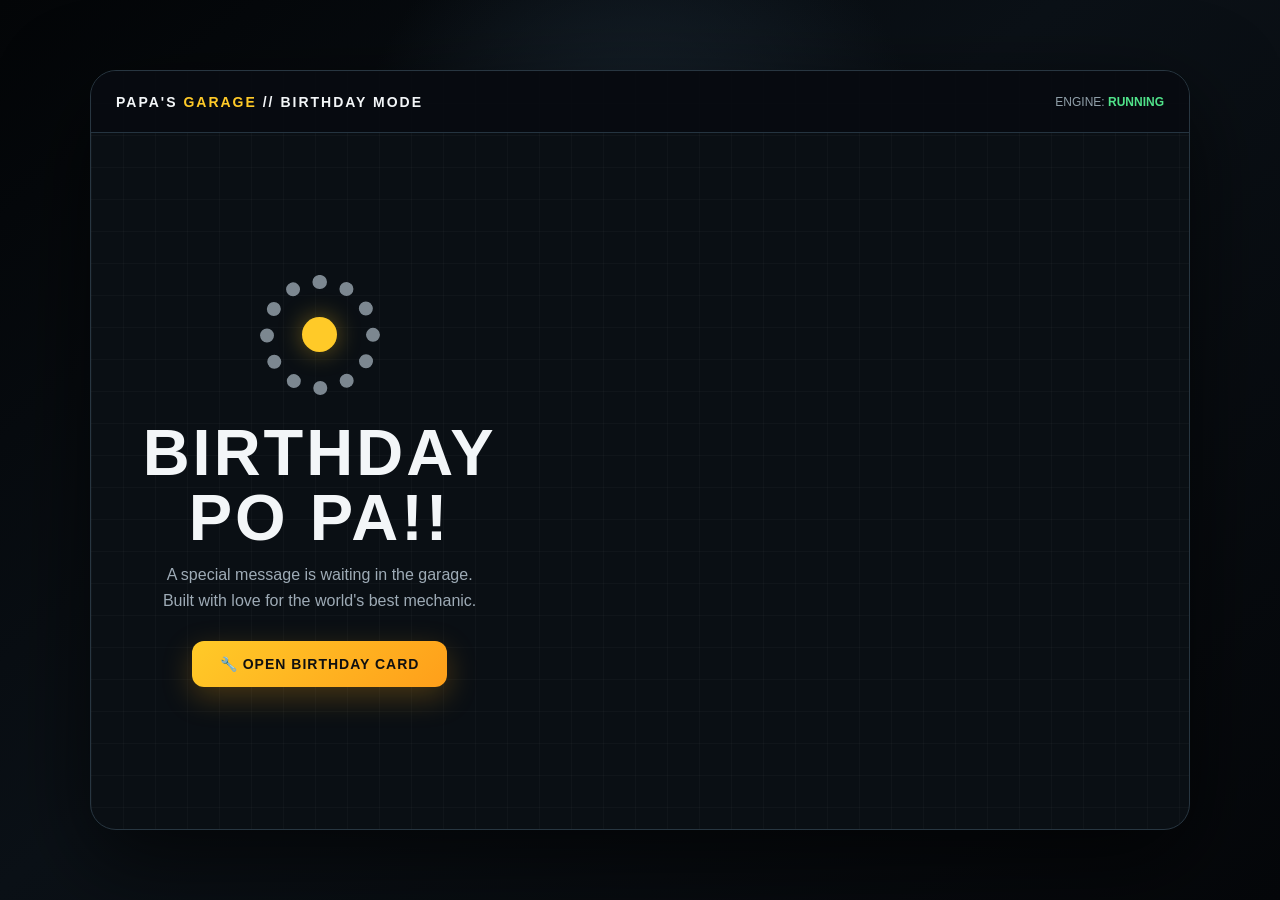
==== index.html @ e8fca9ed "Rename greet.html to index.html" ====
<!DOCTYPE html>
<html lang="en">
<head>
    <meta charset="UTF-8">
    <meta name="viewport" content="width=device-width, initial-scale=1.0">

    <title>Happy Birthday, Papa</title>

    <link rel="stylesheet" href="greet.css">
</head>

<body>

    <main class="garage">

        <!-- TOP BAR -->
        <header class="topbar">

            <div class="brand">
                PAPA'S <span>GARAGE</span> // BIRTHDAY MODE
            </div>

            <div class="status">
                ENGINE:
                <b>RUNNING</b>
            </div>

        </header>


        <!-- MAIN SCREEN -->
        <section class="screen">

            <!-- =========================
                 INTRO SCREEN
            ========================== -->

            <div class="intro" id="intro">

                <div class="gear">
                    <div class="gear-center"></div>
                </div>

                <h1>
                    Birthday po pa!!
                </h1>

                <p>
                    A special message is waiting in the garage.<br>
                    Built with love for the world's best mechanic.
                </p>

                <button
                    class="start-btn"
                    id="openBtn"
                >
                    🔧 OPEN BIRTHDAY CARD
                </button>

            </div>


            <!-- =========================
                 BIRTHDAY CARD
            ========================== -->

            <div
                class="card-wrap"
                id="cardWrap"
            >

                <article class="card">

                    <div class="blueprint"></div>

                    <div class="garage-light"></div>


                    <div class="card-content">


                        <!-- =========================
                             LEFT SIDE
                        ========================== -->

                        <div class="left-side">

                            <div>

                                <div class="badge">

                                    <i></i>

                                    ILOVEYOU PA!<3

                                </div>


                                <!-- CAR -->

                                <div class="car">

                                    <div class="car-body"></div>

                                    <div class="car-window"></div>

                                    <div class="headlight"></div>


                                    <div class="wheel wheel-left">
                                        <span></span>
                                    </div>

                                    <div class="wheel wheel-right">
                                        <span></span>
                                    </div>

                                </div>

                            </div>


                            <!-- TOOLS -->

                            <div class="tool-row">

                                <div class="tool">
                                    🔧
                                </div>

                                <div class="tool">
                                    🛠️
                                </div>

                                <div class="tool">
                                    ⚙️
                                </div>

                                <div class="tool">
                                    🔩
                                </div>

                                <div class="tool">
                                    🧰
                                </div>

                            </div>

                        </div>


                        <!-- =========================
                             RIGHT SIDE
                        ========================== -->

                        <div class="right-side">

                            <div class="message-scroll">


                                <div class="eyebrow">
                                    HAPPY BIRTHDAY
                                </div>


                                <h2 class="title">

                                    TO MY

                                    <span>
                                        AMAZING PAPA
                                    </span>

                                </h2>


                                <div class="dad-name">
                                    👨‍🔧 MY FAVORITE MECHANIC
                                </div>


                                <!-- PERSONAL MESSAGE -->

                                <p class="message">

                                    Happy Birthday, Pa!

                                    <br><br>

                                    You’re thousands of miles away,
                                    but your strength guides us every
                                    single day.

                                    Thank you for building our future
                                    with your own hands far from home,
                                    away from your family, never
                                    complaining, always giving.

                                    You inspire me to work hard and be
                                    brave, just like you.

                                    <br><br>

                                    We miss your smile, your voice,
                                    and your warm hugs.

                                    Today, celebrate you because
                                    you’re the most amazing father
                                    anyone could ask for.

                                    Stay strong, stay safe, and know
                                    we’re all here loving you from home.

                                    See you soon!

                                    <br><br>

                                    pasensya narin po kung minsan lang tayo
                                    mag usap nahihiya lang po kasi ako sayo.
                                    pasensya narin po kung wala pa akong nasusunod
                                    sa mga ina advise mo sakin. I love you pa! <3.

                                    <br><br>

                                    pinapangako ko pong makakapag tapos ako ng pag aaral
                                    at pag iigihan ko po. ilovesomuch pooo <3.

                                 

                                    

                                </p>


                                <div class="signature">

                                    — Your Panganay, with love ❤️

                                </div>


                            </div>

                        </div>

                    </div>


                    <!-- FOOTER -->

                    <div class="footer-note">

                        BDAY MESSAGE: COMPLETE
                        •
                        LOVE & RESPECT: 100%

                    </div>


                    <!-- BUTTONS -->

                    <div class="controls">

                        <button
                            class="small-btn"
                            id="replayBtn"
                        >
                            ↻ Replay
                        </button>


                        <button
                            class="small-btn"
                            id="lightBtn"
                        >
                            💡 Lights
                        </button>

                    </div>

                </article>

            </div>

        </section>


        <!-- CONFETTI -->

        <div
            class="confetti"
            id="confetti"
        ></div>

    </main>


    <script src="greet.js"></script>

</body>
</html>
---- greet.css ----
/* =========================================
   RESET
========================================= */

* {
    box-sizing: border-box;
    margin: 0;
    padding: 0;
}


/* =========================================
   VARIABLES
========================================= */

:root {

    --yellow: #ffca28;
    --blue: #56b5ff;
    --green: #50e38a;

    --text: #f3f6f8;
    --muted: #9eabb6;

}


/* =========================================
   BODY
========================================= */

body {

    min-height: 100vh;

    display: flex;

    align-items: center;
    justify-content: center;

    overflow: hidden;

    font-family:
        "Segoe UI",
        Arial,
        sans-serif;

    color: var(--text);

    background:

        radial-gradient(
            circle at 50% 20%,
            #1a2732 0,
            transparent 30%
        ),

        linear-gradient(
            140deg,
            #030507,
            #0b1117 45%,
            #05070a
        );

}


/* =========================================
   GARAGE
========================================= */

.garage {

    position: relative;

    width: min(1100px, 95vw);

    height: min(760px, 94vh);

    border:
        1px solid
        #283641;

    border-radius: 26px;

    overflow: hidden;

    background:

        linear-gradient(
            rgba(255,255,255,.025) 1px,
            transparent 1px
        ),

        linear-gradient(
            90deg,
            rgba(255,255,255,.025) 1px,
            transparent 1px
        ),

        #0a0f14;

    background-size:
        32px
        32px;

    box-shadow:

        0 30px 90px
        rgba(0,0,0,.65);

}


/* =========================================
   TOP BAR
========================================= */

.topbar {

    position: absolute;

    top: 0;
    left: 0;
    right: 0;

    height: 62px;

    display: flex;

    align-items: center;
    justify-content: space-between;

    padding:
        0
        25px;

    background:
        rgba(7,11,16,.90);

    border-bottom:
        1px solid
        #253440;

    z-index: 20;

}


.brand {

    font-size: 14px;

    font-weight: 800;

    letter-spacing: 2px;

}


.brand span {

    color:
        var(--yellow);

}


.status {

    font-size: 12px;

    color:
        #91a0aa;

}


.status b {

    color:
        var(--green);

}


/* =========================================
   SCREEN
========================================= */

.screen {

    position: absolute;

    top: 62px;
    left: 0;
    right: 0;
    bottom: 0;

    display: flex;

    align-items: center;
    justify-content: center;

    padding:
        25px;

}


/* =========================================
   INTRO
========================================= */

.intro {

    text-align: center;

    max-width: 650px;

    transition:
        .7s ease;

}


.intro.hide {

    opacity: 0;

    transform:
        scale(.92)
        translateY(-20px);

    pointer-events: none;

}


.intro h1 {

    margin-bottom:
        12px;

    font-size:
        clamp(
            35px,
            6vw,
            65px
        );

    line-height: 1;

    letter-spacing: 3px;

    text-transform:
        uppercase;

}


.intro p {

    margin:
        0
        auto
        28px;

    color:
        var(--muted);

    font-size:
        16px;

    line-height:
        1.6;

}


/* =========================================
   GEAR
========================================= */

.gear {

    width: 120px;
    height: 120px;

    margin:
        0
        auto
        25px;

    border:
        14px
        dotted
        #7c8790;

    border-radius: 50%;

    display:
        flex;

    align-items:
        center;

    justify-content:
        center;

    animation:
        spin
        9s
        linear
        infinite;

}


.gear-center {

    width: 35px;
    height: 35px;

    border-radius: 50%;

    background:
        var(--yellow);

    box-shadow:
        0 0 25px
        rgba(255,202,40,.4);

}


/* =========================================
   START BUTTON
========================================= */

.start-btn {

    border: none;

    padding:
        15px
        28px;

    border-radius:
        12px;

    color:
        #101010;

    background:

        linear-gradient(
            135deg,
            #ffca28,
            #ff9f1a
        );

    font-size:
        14px;

    font-weight:
        900;

    letter-spacing:
        1px;

    cursor:
        pointer;

    box-shadow:
        0 10px 30px
        rgba(255,170,20,.25);

    transition:
        .25s ease;

}


.start-btn:hover {

    transform:
        translateY(-3px)
        scale(1.03);

}


/* =========================================
   CARD WRAPPER
========================================= */

.card-wrap {

    position: relative;

    width:
        min(1000px, 96%);

    height:
        min(650px, 84vh);

    opacity: 0;

    transform:
        translateY(40px)
        scale(.96);

    pointer-events:
        none;

    transition:
        1s
        cubic-bezier(
            .2,
            .8,
            .2,
            1
        );

}


.card-wrap.show {

    opacity: 1;

    transform:
        translateY(0)
        scale(1);

    pointer-events:
        auto;

}


/* =========================================
   CARD
========================================= */

.card {

    position: absolute;

    inset: 0;

    border-radius:
        22px;

    overflow:
        hidden;

    background:

        linear-gradient(
            180deg,
            rgba(255,255,255,.04),
            rgba(255,255,255,.01)
        ),

        #0f171f;

    border:
        1px
        solid
        #3a4853;

    box-shadow:

        0 35px 70px
        rgba(0,0,0,.6);

}


/* =========================================
   BLUEPRINT
========================================= */

.blueprint {

    position: absolute;

    inset: 0;

    opacity:
        .08;

    background:

        linear-gradient(
            transparent 49%,
            #9ec1d5 50%,
            transparent 51%
        ),

        linear-gradient(
            90deg,
            transparent 49%,
            #9ec1d5 50%,
            transparent 51%
        );

    background-size:
        38px
        38px;

}


/* =========================================
   GARAGE LIGHT
========================================= */

.garage-light {

    position: relative;

    height:
        10px;

    background:

        linear-gradient(
            90deg,
            transparent,
            var(--yellow),
            transparent
        );

    box-shadow:

        0 0 30px
        rgba(255,202,40,.35);

}


/* =========================================
   CARD CONTENT
========================================= */

.card-content {

    position: absolute;

    top: 10px;

    left: 0;
    right: 0;

    bottom: 0;

    display: grid;

    grid-template-columns:
        38%
        62%;

    min-height: 0;

    padding:
        35px
        35px
        90px
        35px;

    gap:
        30px;

}


/* =========================================
   LEFT SIDE
========================================= */

.left-side {

    min-width: 0;

    display:
        flex;

    flex-direction:
        column;

    justify-content:
        space-between;

    border-right:
        1px
        solid
        #2f3d48;

    padding-right:
        30px;

}


/* =========================================
   BADGE
========================================= */

.badge {

    display:
        inline-flex;

    align-items:
        center;

    gap:
        8px;

    padding:
        8px
        14px;

    border-radius:
        999px;

    font-size:
        11px;

    font-weight:
        800;

    letter-spacing:
        1.5px;

    background:
        #17222c;

    border:
        1px
        solid
        #34434f;

    color:
        #bdc7ce;

}


.badge i {

    width:
        8px;

    height:
        8px;

    border-radius:
        50%;

    background:
        var(--green);

    box-shadow:
        0 0 10px
        var(--green);

}


/* =========================================
   CAR
========================================= */

.car {

    position:
        relative;

    margin-top:
        55px;

    height:
        200px;

}


/* CAR BODY */

.car-body {

    position:
        absolute;

    left:
        6%;

    right:
        6%;

    bottom:
        40px;

    height:
        80px;

    background:

        linear-gradient(
            180deg,
            #56636d,
            #252e35
        );

    border:
        2px
        solid
        #81909b;

    border-radius:
        50px
        60px
        20px
        20px;

    transform:
        skewX(-7deg);

}


/* CAR WINDOW */

.car-window {

    position:
        absolute;

    width:
        42%;

    height:
        45px;

    left:
        29%;

    top:
        38px;

    border:
        2px
        solid
        #81909b;

    border-bottom:
        none;

    border-radius:
        30px
        30px
        0
        0;

    background:

        linear-gradient(
            135deg,
            #22303a,
            #11171d
        );

    transform:
        skewX(-7deg);

}


/* HEADLIGHT */

.headlight {

    position:
        absolute;

    right:
        6%;

    bottom:
        65px;

    width:
        20px;

    height:
        14px;

    border-radius:
        50%;

    background:
        #ffd54f;

    box-shadow:
        0 0 20px
        #ffd54f;

}


/* WHEELS */

.wheel {

    position:
        absolute;

    bottom:
        2px;

    width:
        62px;

    height:
        62px;

    border-radius:
        50%;

    background:
        #090c0f;

    border:
        8px
        solid
        #323d45;

}


.wheel span {

    display:
        block;

    width:
        17px;

    height:
        17px;

    margin:
        14px
        auto;

    border-radius:
        50%;

    background:
        #636f77;

}


.wheel-left {

    left:
        12%;

}


.wheel-right {

    right:
        12%;

}


/* =========================================
   TOOLS
========================================= */

.tool-row {

    display:
        flex;

    gap:
        12px;

    flex-wrap:
        wrap;

}


.tool {

    width:
        45px;

    height:
        45px;

    border-radius:
        12px;

    display:
        flex;

    align-items:
        center;

    justify-content:
        center;

    font-size:
        22px;

    background:
        #171f27;

    border:
        1px
        solid
        #34434f;

}


/* =========================================
   RIGHT SIDE
========================================= */

.right-side {

    min-width:
        0;

    min-height:
        0;

    overflow:
        hidden;

}


/* =========================================
   MESSAGE SCROLLER
========================================= */

.message-scroll {

    height:
        100%;

    overflow-y:
        auto;

    overflow-x:
        hidden;

    padding:
        5px
        18px
        20px
        0;

    scrollbar-width:
        thin;

    scrollbar-color:
        #56636d
        transparent;

}


/* CHROME SCROLLBAR */

.message-scroll::-webkit-scrollbar {

    width:
        8px;

}


.message-scroll::-webkit-scrollbar-track {

    background:
        transparent;

}


.message-scroll::-webkit-scrollbar-thumb {

    background:
        #53616c;

    border-radius:
        20px;

}


.message-scroll::-webkit-scrollbar-thumb:hover {

    background:
        #72818c;

}


/* =========================================
   EYEBROW
========================================= */

.eyebrow {

    color:
        var(--yellow);

    font-size:
        15px;

    font-weight:
        900;

    letter-spacing:
        2px;

    margin-bottom:
        12px;

}


/* =========================================
   TITLE
========================================= */

.title {

    margin:
        0;

    font-size:
        clamp(
            38px,
            5vw,
            62px
        );

    line-height:
        .95;

    text-transform:
        uppercase;

    letter-spacing:
        2px;

    overflow-wrap:
        break-word;

}


.title span {

    display:
        block;

    color:
        var(--blue);

    word-break:
        normal;

}


/* =========================================
   DAD NAME
========================================= */

.dad-name {

    margin:
        20px 0
        22px;

    font-size:
        clamp(
            17px,
            2vw,
            23px
        );

    font-weight:
        800;

    line-height:
        1.3;

}


/* =========================================
   MESSAGE
========================================= */

.message {

    color:
        #cbd4da;

    font-size:
        17px;

    line-height:
        1.8;

    max-width:
        100%;

    overflow-wrap:
        break-word;

}


.signature {

    margin-top:
        28px;

    padding-bottom:
        30px;

    color:
        #8d9aa3;

    font-size:
        14px;

    font-style:
        italic;

}


/* =========================================
   FOOTER
========================================= */

.footer-note {

    position:
        absolute;

    left:
        35px;

    bottom:
        20px;

    z-index:
        20;

    color:
        #64727c;

    font-size:
        11px;

}


/* =========================================
   CONTROLS
========================================= */

.controls {

    position:
        absolute;

    right:
        20px;

    bottom:
        14px;

    z-index:
        30;

    display:
        flex;

    gap:
        8px;

    padding:
        5px;

    background:
        rgba(13,20,27,.94);

    border-radius:
        12px;

    border:
        1px
        solid
        #253440;

}


.small-btn {

    border:
        1px
        solid
        #394852;

    background:
        #0d141b;

    color:
        #cbd4da;

    border-radius:
        9px;

    padding:
        9px
        13px;

    cursor:
        pointer;

    font-size:
        12px;

}


.small-btn:hover {

    border-color:
        #637581;

}


/* =========================================
   CONFETTI
========================================= */

.confetti {

    position:
        absolute;

    inset:
        0;

    pointer-events:
        none;

    overflow:
        hidden;

    z-index:
        50;

}


.piece {

    position:
        absolute;

    top:
        -20px;

    width:
        8px;

    height:
        14px;

    opacity:
        0;

    animation:
        fall
        linear
        forwards;

}


/* =========================================
   ANIMATIONS
========================================= */

@keyframes spin {

    from {
        transform:
            rotate(0deg);
    }

    to {
        transform:
            rotate(360deg);
    }

}


@keyframes fall {

    0% {

        opacity:
            1;

        transform:
            translateY(-30px)
            rotate(0deg);

    }

    100% {

        opacity:
            0;

        transform:
            translateY(720px)
            rotate(660deg);

    }

}


/* =========================================
   TABLET
========================================= */

@media (max-width: 850px) {

    .card-content {

        grid-template-columns:
            35%
            65%;

        padding:
            28px
            28px
            90px
            28px;

        gap:
            22px;

    }


    .left-side {

        padding-right:
            20px;

    }


    .car {

        margin-top:
            45px;

        transform:
            scale(.85);

        transform-origin:
            top center;

    }


    .title {

        font-size:
            clamp(
                32px,
                6vw,
                48px
            );

    }


    .message {

        font-size:
            15px;

        line-height:
            1.7;

    }

}


/* =========================================
   MOBILE
========================================= */

@media (max-width: 650px) {

    body {

        align-items:
            center;

    }


    .garage {

        width:
            94vw;

        height:
            94vh;

        border-radius:
            20px;

    }


    .topbar {

        height:
            55px;

        padding:
            0
            15px;

    }


    .brand {

        font-size:
            10px;

        letter-spacing:
            1px;

    }


    .status {

        font-size:
            9px;

    }


    .screen {

        top:
            55px;

        padding:
            12px;

    }


    .card-wrap {

        width:
            100%;

        height:
            90vh;

    }


    .card {

        border-radius:
            18px;

    }


    .card-content {

        position:
            absolute;

        top:
            10px;

        bottom:
            0;

        display:
            flex;

        flex-direction:
            column;

        gap:
            10px;

        padding:
            20px
            18px
            85px;

        overflow:
            hidden;

    }


    .left-side {

        flex:
            0 0 auto;

        border-right:
            none;

        border-bottom:
            1px
            solid
            #2f3d48;

        padding:
            0
            0
            12px;

    }


    .car {

        height:
            100px;

        margin-top:
            22px;

        transform:
            scale(.65);

        transform-origin:
            top center;

    }


    .tool-row {

        display:
            none;

    }


    .right-side {

        flex:
            1 1 auto;

        min-height:
            0;

    }


    .message-scroll {

        height:
            100%;

        padding-right:
            10px;

    }


    .eyebrow {

        font-size:
            12px;

    }


    .title {

        font-size:
            clamp(
                31px,
                9vw,
                45px
            );

    }


    .dad-name {

        font-size:
            16px;

        margin:
            15px
            0
            15px;

    }


    .message {

        font-size:
            14px;

        line-height:
            1.7;

    }


    .signature {

        font-size:
            12px;

        padding-bottom:
            20px;

    }


    .footer-note {

        display:
            none;

    }


    .controls {

        right:
            12px;

        bottom:
            12px;

    }


    .small-btn {

        padding:
            8px
            10px;

    }

}
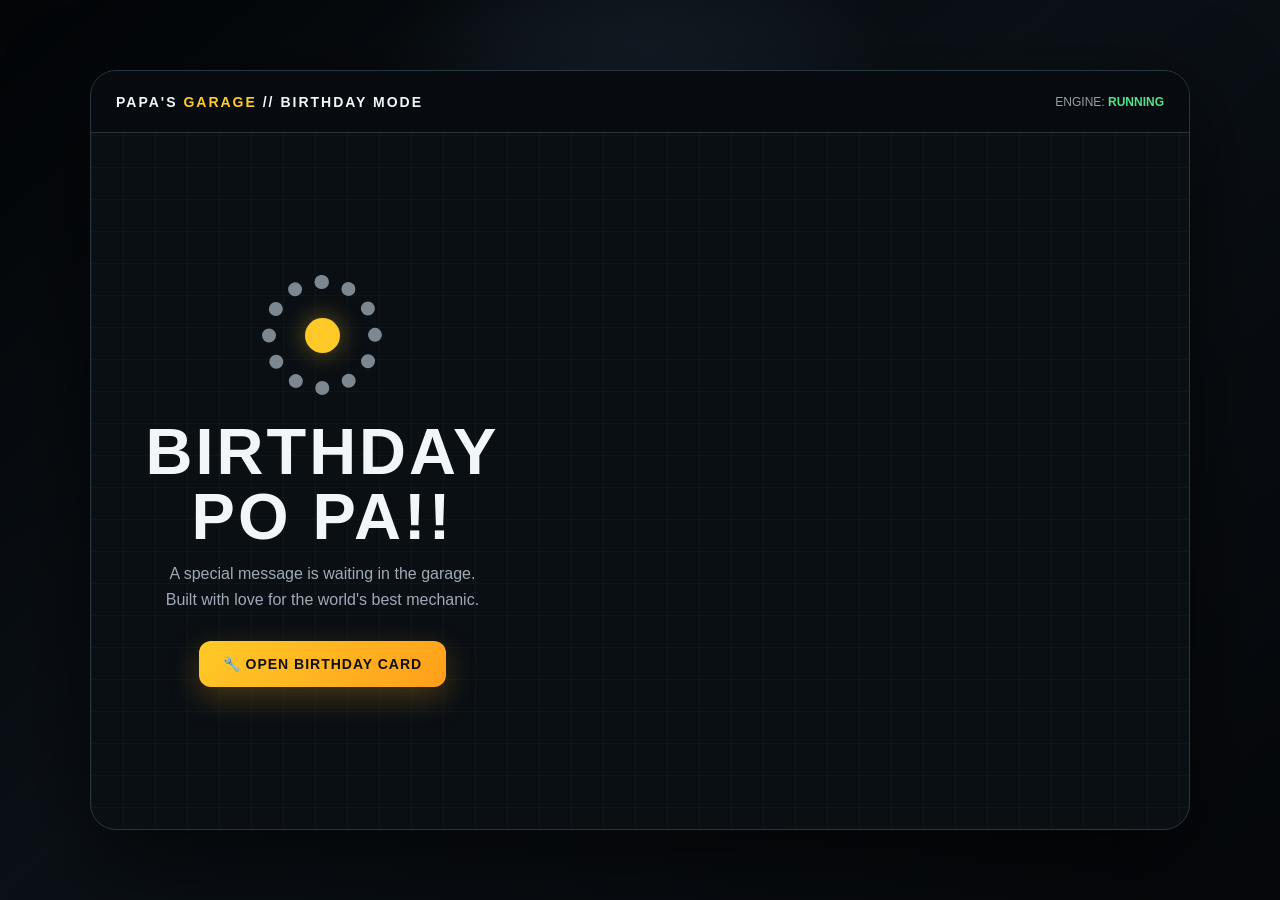
==== commit 931af232: "Fix HTML formatting and structure for birthday card" ====
--- a/index.html
+++ b/index.html
@@ -1,8 +1,13 @@
 <!DOCTYPE html>
 <html lang="en">
+
 <head>
     <meta charset="UTF-8">
-    <meta name="viewport" content="width=device-width, initial-scale=1.0">
+
+    <meta
+        name="viewport"
+        content="width=device-width, initial-scale=1.0, viewport-fit=cover"
+    >
 
     <title>Happy Birthday, Papa</title>
 
@@ -13,7 +18,10 @@
 
     <main class="garage">
 
-        <!-- TOP BAR -->
+        <!-- =====================================
+             TOP BAR
+        ====================================== -->
+
         <header class="topbar">
 
             <div class="brand">
@@ -28,12 +36,15 @@
         </header>
 
 
-        <!-- MAIN SCREEN -->
+        <!-- =====================================
+             MAIN SCREEN
+        ====================================== -->
+
         <section class="screen">
 
-            <!-- =========================
+            <!-- =================================
                  INTRO SCREEN
-            ========================== -->
+            ================================== -->
 
             <div class="intro" id="intro">
 
@@ -53,6 +64,7 @@
                 <button
                     class="start-btn"
                     id="openBtn"
+                    type="button"
                 >
                     🔧 OPEN BIRTHDAY CARD
                 </button>
@@ -60,9 +72,9 @@
             </div>
 
 
-            <!-- =========================
+            <!-- =================================
                  BIRTHDAY CARD
-            ========================== -->
+            ================================== -->
 
             <div
                 class="card-wrap"
@@ -76,23 +88,24 @@
                     <div class="garage-light"></div>
 
 
+                    <!-- =================================
+                         CARD CONTENT
+                    ================================== -->
+
                     <div class="card-content">
 
 
-                        <!-- =========================
+                        <!-- =================================
                              LEFT SIDE
-                        ========================== -->
+                        ================================== -->
 
                         <div class="left-side">
 
-                            <div>
+                            <div class="left-top">
 
                                 <div class="badge">
-
                                     <i></i>
-
-                                    ILOVEYOU PA!<3
-
+                                    ILOVEYOU PA! &lt;3
                                 </div>
 
 
@@ -105,7 +118,6 @@
                                     <div class="car-window"></div>
 
                                     <div class="headlight"></div>
-
 
                                     <div class="wheel wheel-left">
                                         <span></span>
@@ -124,154 +136,159 @@
 
                             <div class="tool-row">
 
-                                <div class="tool">
-                                    🔧
+                                <div class="tool">🔧</div>
+                                <div class="tool">🛠️</div>
+                                <div class="tool">⚙️</div>
+                                <div class="tool">🔩</div>
+                                <div class="tool">🧰</div>
+
+                            </div>
+
+                        </div>
+
+
+                        <!-- =================================
+                             RIGHT SIDE / MESSAGE
+                        ================================== -->
+
+                        <div class="right-side">
+
+                            <div class="message-scroll">
+
+                                <div class="message-content">
+
+                                    <div class="eyebrow">
+                                        HAPPY BIRTHDAY
+                                    </div>
+
+
+                                    <h2 class="title">
+
+                                        TO MY
+
+                                        <span>
+                                            AMAZING PAPA
+                                        </span>
+
+                                    </h2>
+
+
+                                    <div class="dad-name">
+                                        👨‍🔧 MY FAVORITE MECHANIC
+                                    </div>
+
+
+                                    <!-- =================================
+                                         PERSONAL MESSAGE
+                                    ================================== -->
+
+                                    <p class="message">
+
+                                        Happy Birthday, Pa!
+
+                                        <br><br>
+
+                                        You’re thousands of miles away,
+                                        but your strength guides us every
+                                        single day.
+
+                                        <br><br>
+
+                                        Thank you for building our future
+                                        with your own hands far from home,
+                                        away from your family, never
+                                        complaining, always giving.
+
+                                        <br><br>
+
+                                        You inspire me to work hard and be
+                                        brave, just like you.
+
+                                        <br><br>
+
+                                        We miss your smile, your voice,
+                                        and your warm hugs.
+
+                                        <br><br>
+
+                                        Today, celebrate you because
+                                        you’re the most amazing father
+                                        anyone could ask for.
+
+                                        <br><br>
+
+                                        Stay strong, stay safe, and know
+                                        we’re all here loving you from home.
+
+                                        <br><br>
+
+                                        See you soon!
+
+                                        <br><br>
+
+                                        pasensya narin po kung minsan lang tayo
+                                        mag usap nahihiya lang po kasi ako sayo.
+                                        pasensya narin po kung wala pa akong nasusunod
+                                        sa mga ina advise mo sakin.
+
+                                        <br>
+
+                                        I love you pa! &lt;3.
+
+                                        <br><br>
+
+                                        pinapangako ko pong makakapag tapos ako
+                                        ng pag aaral at pag iigihan ko po.
+
+                                        <br>
+
+                                        ilovesomuch pooo &lt;3.
+
+                                    </p>
+
+
+                                    <div class="signature">
+                                        — Your Panganay, with love ❤️
+                                    </div>
+
                                 </div>
 
-                                <div class="tool">
-                                    🛠️
-                                </div>
-
-                                <div class="tool">
-                                    ⚙️
-                                </div>
-
-                                <div class="tool">
-                                    🔩
-                                </div>
-
-                                <div class="tool">
-                                    🧰
-                                </div>
-
                             </div>
 
                         </div>
 
-
-                        <!-- =========================
-                             RIGHT SIDE
-                        ========================== -->
-
-                        <div class="right-side">
-
-                            <div class="message-scroll">
-
-
-                                <div class="eyebrow">
-                                    HAPPY BIRTHDAY
-                                </div>
-
-
-                                <h2 class="title">
-
-                                    TO MY
-
-                                    <span>
-                                        AMAZING PAPA
-                                    </span>
-
-                                </h2>
-
-
-                                <div class="dad-name">
-                                    👨‍🔧 MY FAVORITE MECHANIC
-                                </div>
-
-
-                                <!-- PERSONAL MESSAGE -->
-
-                                <p class="message">
-
-                                    Happy Birthday, Pa!
-
-                                    <br><br>
-
-                                    You’re thousands of miles away,
-                                    but your strength guides us every
-                                    single day.
-
-                                    Thank you for building our future
-                                    with your own hands far from home,
-                                    away from your family, never
-                                    complaining, always giving.
-
-                                    You inspire me to work hard and be
-                                    brave, just like you.
-
-                                    <br><br>
-
-                                    We miss your smile, your voice,
-                                    and your warm hugs.
-
-                                    Today, celebrate you because
-                                    you’re the most amazing father
-                                    anyone could ask for.
-
-                                    Stay strong, stay safe, and know
-                                    we’re all here loving you from home.
-
-                                    See you soon!
-
-                                    <br><br>
-
-                                    pasensya narin po kung minsan lang tayo
-                                    mag usap nahihiya lang po kasi ako sayo.
-                                    pasensya narin po kung wala pa akong nasusunod
-                                    sa mga ina advise mo sakin. I love you pa! <3.
-
-                                    <br><br>
-
-                                    pinapangako ko pong makakapag tapos ako ng pag aaral
-                                    at pag iigihan ko po. ilovesomuch pooo <3.
-
-                                 
-
-                                    
-
-                                </p>
-
-
-                                <div class="signature">
-
-                                    — Your Panganay, with love ❤️
-
-                                </div>
-
-
-                            </div>
-
-                        </div>
-
                     </div>
 
 
-                    <!-- FOOTER -->
+                    <!-- =================================
+                         FOOTER
+                    ================================== -->
 
                     <div class="footer-note">
-
                         BDAY MESSAGE: COMPLETE
                         •
                         LOVE & RESPECT: 100%
-
                     </div>
 
 
-                    <!-- BUTTONS -->
+                    <!-- =================================
+                         BUTTONS
+                    ================================== -->
 
                     <div class="controls">
 
                         <button
                             class="small-btn"
                             id="replayBtn"
+                            type="button"
                         >
                             ↻ Replay
                         </button>
 
-
                         <button
                             class="small-btn"
                             id="lightBtn"
+                            type="button"
                         >
                             💡 Lights
                         </button>
@@ -285,7 +302,9 @@
         </section>
 
 
-        <!-- CONFETTI -->
+        <!-- =====================================
+             CONFETTI
+        ====================================== -->
 
         <div
             class="confetti"
--- a/greet.css
+++ b/greet.css
@@ -1,3 +1,16 @@
+/* =========================================
+   PAPA'S GARAGE
+   FULL RESPONSIVE CSS
+
+   PC
+   LAPTOP
+   TABLET
+   MOBILE
+   SMALL PHONE
+   LANDSCAPE PHONE
+========================================= */
+
+
 /* =========================================
    RESET
 ========================================= */
@@ -26,26 +39,51 @@
 
 
 /* =========================================
+   HTML
+========================================= */
+
+html {
+
+    width: 100%;
+
+    min-height: 100%;
+
+    overflow-x: hidden;
+
+}
+
+
+/* =========================================
    BODY
 ========================================= */
 
 body {
 
+    width: 100%;
+
     min-height: 100vh;
 
-    display: flex;
-
-    align-items: center;
-    justify-content: center;
-
-    overflow: hidden;
+    min-height: 100dvh;
 
     font-family:
         "Segoe UI",
         Arial,
         sans-serif;
 
-    color: var(--text);
+    color:
+        var(--text);
+
+    display: flex;
+
+    align-items: center;
+
+    justify-content: center;
+
+    overflow-x: hidden;
+
+    overflow-y: auto;
+
+    padding: 16px;
 
     background:
 
@@ -66,24 +104,34 @@
 
 
 /* =========================================
-   GARAGE
+   MAIN GARAGE
 ========================================= */
 
 .garage {
 
     position: relative;
 
-    width: min(1100px, 95vw);
-
-    height: min(760px, 94vh);
+    width:
+        min(
+            1100px,
+            100%
+        );
+
+    height:
+        min(
+            760px,
+            calc(100dvh - 32px)
+        );
 
     border:
         1px solid
         #283641;
 
-    border-radius: 26px;
-
-    overflow: hidden;
+    border-radius:
+        26px;
+
+    overflow:
+        hidden;
 
     background:
 
@@ -107,7 +155,12 @@
     box-shadow:
 
         0 30px 90px
-        rgba(0,0,0,.65);
+        rgba(
+            0,
+            0,
+            0,
+            .65
+        );
 
 }
 
@@ -124,19 +177,29 @@
     left: 0;
     right: 0;
 
-    height: 62px;
+    height:
+        62px;
 
     display: flex;
 
     align-items: center;
-    justify-content: space-between;
+
+    justify-content:
+        space-between;
+
+    gap: 16px;
 
     padding:
         0
         25px;
 
     background:
-        rgba(7,11,16,.90);
+        rgba(
+            7,
+            11,
+            16,
+            .92
+        );
 
     border-bottom:
         1px solid
@@ -149,11 +212,25 @@
 
 .brand {
 
-    font-size: 14px;
-
-    font-weight: 800;
-
-    letter-spacing: 2px;
+    min-width: 0;
+
+    font-size:
+        14px;
+
+    font-weight:
+        800;
+
+    letter-spacing:
+        2px;
+
+    white-space:
+        nowrap;
+
+    overflow:
+        hidden;
+
+    text-overflow:
+        ellipsis;
 
 }
 
@@ -168,11 +245,18 @@
 
 .status {
 
-    font-size: 12px;
+    flex:
+        0 0 auto;
+
+    font-size:
+        12px;
 
     color:
         #91a0aa;
 
+    white-space:
+        nowrap;
+
 }
 
 
@@ -192,15 +276,20 @@
 
     position: absolute;
 
-    top: 62px;
-    left: 0;
+    top:
+        62px;
+
     right: 0;
     bottom: 0;
+    left: 0;
 
     display: flex;
 
-    align-items: center;
-    justify-content: center;
+    align-items:
+        center;
+
+    justify-content:
+        center;
 
     padding:
         25px;
@@ -214,9 +303,14 @@
 
 .intro {
 
-    text-align: center;
-
-    max-width: 650px;
+    width:
+        min(
+            650px,
+            100%
+        );
+
+    text-align:
+        center;
 
     transition:
         .7s ease;
@@ -226,13 +320,15 @@
 
 .intro.hide {
 
-    opacity: 0;
+    opacity:
+        0;
 
     transform:
         scale(.92)
         translateY(-20px);
 
-    pointer-events: none;
+    pointer-events:
+        none;
 
 }
 
@@ -244,14 +340,16 @@
 
     font-size:
         clamp(
-            35px,
+            32px,
             6vw,
             65px
         );
 
-    line-height: 1;
-
-    letter-spacing: 3px;
+    line-height:
+        1;
+
+    letter-spacing:
+        3px;
 
     text-transform:
         uppercase;
@@ -260,6 +358,12 @@
 
 
 .intro p {
+
+    width:
+        min(
+            560px,
+            100%
+        );
 
     margin:
         0
@@ -270,7 +374,11 @@
         var(--muted);
 
     font-size:
-        16px;
+        clamp(
+            13px,
+            2vw,
+            16px
+        );
 
     line-height:
         1.6;
@@ -284,23 +392,38 @@
 
 .gear {
 
-    width: 120px;
-    height: 120px;
+    width:
+        clamp(
+            80px,
+            12vw,
+            120px
+        );
+
+    height:
+        clamp(
+            80px,
+            12vw,
+            120px
+        );
 
     margin:
         0
         auto
-        25px;
+        24px;
 
     border:
-        14px
+        clamp(
+            9px,
+            1.4vw,
+            14px
+        )
         dotted
         #7c8790;
 
-    border-radius: 50%;
-
-    display:
-        flex;
+    border-radius:
+        50%;
+
+    display: flex;
 
     align-items:
         center;
@@ -319,17 +442,35 @@
 
 .gear-center {
 
-    width: 35px;
-    height: 35px;
-
-    border-radius: 50%;
+    width:
+        clamp(
+            24px,
+            3.5vw,
+            35px
+        );
+
+    height:
+        clamp(
+            24px,
+            3.5vw,
+            35px
+        );
+
+    border-radius:
+        50%;
 
     background:
         var(--yellow);
 
     box-shadow:
+
         0 0 25px
-        rgba(255,202,40,.4);
+        rgba(
+            255,
+            202,
+            40,
+            .4
+        );
 
 }
 
@@ -343,8 +484,11 @@
     border: none;
 
     padding:
-        15px
-        28px;
+        14px
+        24px;
+
+    min-height:
+        46px;
 
     border-radius:
         12px;
@@ -373,11 +517,20 @@
         pointer;
 
     box-shadow:
+
         0 10px 30px
-        rgba(255,170,20,.25);
+        rgba(
+            255,
+            170,
+            20,
+            .25
+        );
 
     transition:
         .25s ease;
+
+    touch-action:
+        manipulation;
 
 }
 
@@ -391,6 +544,14 @@
 }
 
 
+.start-btn:active {
+
+    transform:
+        scale(.98);
+
+}
+
+
 /* =========================================
    CARD WRAPPER
 ========================================= */
@@ -400,12 +561,22 @@
     position: relative;
 
     width:
-        min(1000px, 96%);
+        min(
+            1000px,
+            100%
+        );
 
     height:
-        min(650px, 84vh);
-
-    opacity: 0;
+        min(
+            650px,
+            100%
+        );
+
+    min-height:
+        0;
+
+    opacity:
+        0;
 
     transform:
         translateY(40px)
@@ -428,7 +599,8 @@
 
 .card-wrap.show {
 
-    opacity: 1;
+    opacity:
+        1;
 
     transform:
         translateY(0)
@@ -450,31 +622,47 @@
 
     inset: 0;
 
-    border-radius:
-        22px;
-
     overflow:
         hidden;
-
-    background:
-
-        linear-gradient(
-            180deg,
-            rgba(255,255,255,.04),
-            rgba(255,255,255,.01)
-        ),
-
-        #0f171f;
 
     border:
         1px
         solid
         #3a4853;
 
+    border-radius:
+        22px;
+
+    background:
+
+        linear-gradient(
+            180deg,
+            rgba(
+                255,
+                255,
+                255,
+                .04
+            ),
+
+            rgba(
+                255,
+                255,
+                255,
+                .01
+            )
+        ),
+
+        #0f171f;
+
     box-shadow:
 
         0 35px 70px
-        rgba(0,0,0,.6);
+        rgba(
+            0,
+            0,
+            0,
+            .6
+        );
 
 }
 
@@ -523,7 +711,7 @@
     position: relative;
 
     height:
-        10px;
+        9px;
 
     background:
 
@@ -537,43 +725,56 @@
     box-shadow:
 
         0 0 30px
-        rgba(255,202,40,.35);
-
-}
-
-
-/* =========================================
-   CARD CONTENT
+        rgba(
+            255,
+            202,
+            40,
+            .35
+        );
+
+}
+
+
+/* =========================================
+   CARD CONTENT - DESKTOP
 ========================================= */
 
 .card-content {
 
     position: absolute;
 
-    top: 10px;
-
+    top:
+        9px;
+
+    right: 0;
+    bottom: 0;
     left: 0;
-    right: 0;
-
-    bottom: 0;
 
     display: grid;
 
     grid-template-columns:
-        38%
-        62%;
-
-    min-height: 0;
-
-    padding:
-        35px
-        35px
-        90px
-        35px;
+
+        minmax(
+            280px,
+            38%
+        )
+
+        minmax(
+            0,
+            62%
+        );
 
     gap:
         30px;
 
+    padding:
+        34px
+        34px
+        88px;
+
+    min-height:
+        0;
+
 }
 
 
@@ -583,10 +784,13 @@
 
 .left-side {
 
-    min-width: 0;
-
-    display:
-        flex;
+    min-width:
+        0;
+
+    min-height:
+        0;
+
+    display: flex;
 
     flex-direction:
         column;
@@ -624,6 +828,9 @@
         8px
         14px;
 
+    max-width:
+        100%;
+
     border-radius:
         999px;
 
@@ -647,6 +854,9 @@
     color:
         #bdc7ce;
 
+    white-space:
+        nowrap;
+
 }
 
 
@@ -658,6 +868,9 @@
     height:
         8px;
 
+    flex:
+        0 0 8px;
+
     border-radius:
         50%;
 
@@ -665,6 +878,7 @@
         var(--green);
 
     box-shadow:
+
         0 0 10px
         var(--green);
 
@@ -680,16 +894,17 @@
     position:
         relative;
 
-    margin-top:
-        55px;
+    width:
+        100%;
 
     height:
         200px;
 
-}
-
-
-/* CAR BODY */
+    margin-top:
+        45px;
+
+}
+
 
 .car-body {
 
@@ -722,6 +937,7 @@
         #81909b;
 
     border-radius:
+
         50px
         60px
         20px
@@ -732,8 +948,6 @@
 
 }
 
-
-/* CAR WINDOW */
 
 .car-window {
 
@@ -780,8 +994,6 @@
 }
 
 
-/* HEADLIGHT */
-
 .headlight {
 
     position:
@@ -811,8 +1023,6 @@
 
 }
 
-
-/* WHEELS */
 
 .wheel {
 
@@ -891,12 +1101,12 @@
     display:
         flex;
 
-    gap:
-        12px;
-
     flex-wrap:
         wrap;
 
+    gap:
+        10px;
+
 }
 
 
@@ -908,20 +1118,17 @@
     height:
         45px;
 
+    display:
+        flex;
+
+    align-items:
+        center;
+
+    justify-content:
+        center;
+
     border-radius:
         12px;
-
-    display:
-        flex;
-
-    align-items:
-        center;
-
-    justify-content:
-        center;
-
-    font-size:
-        22px;
 
     background:
         #171f27;
@@ -931,6 +1138,9 @@
         solid
         #34434f;
 
+    font-size:
+        22px;
+
 }
 
 
@@ -953,14 +1163,20 @@
 
 
 /* =========================================
-   MESSAGE SCROLLER
+   MESSAGE SCROLL
 ========================================= */
 
 .message-scroll {
+
+    width:
+        100%;
 
     height:
         100%;
 
+    min-height:
+        0;
+
     overflow-y:
         auto;
 
@@ -969,7 +1185,7 @@
 
     padding:
         5px
-        18px
+        15px
         20px
         0;
 
@@ -980,15 +1196,20 @@
         #56636d
         transparent;
 
-}
-
-
-/* CHROME SCROLLBAR */
+    -webkit-overflow-scrolling:
+        touch;
+
+}
+
+
+/* =========================================
+   SCROLLBAR
+========================================= */
 
 .message-scroll::-webkit-scrollbar {
 
     width:
-        8px;
+        7px;
 
 }
 
@@ -1026,6 +1247,9 @@
 
 .eyebrow {
 
+    margin-bottom:
+        12px;
+
     color:
         var(--yellow);
 
@@ -1038,14 +1262,13 @@
     letter-spacing:
         2px;
 
-    margin-bottom:
-        12px;
-
 }
 
 
 /* =========================================
    TITLE
+   IMPORTANT:
+   DON'T USE overflow-wrap:anywhere
 ========================================= */
 
 .title {
@@ -1063,11 +1286,34 @@
     line-height:
         .95;
 
+    letter-spacing:
+        2px;
+
     text-transform:
         uppercase;
 
-    letter-spacing:
-        2px;
+    word-break:
+        normal;
+
+    overflow-wrap:
+        normal;
+
+}
+
+
+.title span {
+
+    display:
+        block;
+
+    color:
+        var(--blue);
+
+    white-space:
+        normal;
+
+    word-break:
+        normal;
 
     overflow-wrap:
         break-word;
@@ -1075,20 +1321,6 @@
 }
 
 
-.title span {
-
-    display:
-        block;
-
-    color:
-        var(--blue);
-
-    word-break:
-        normal;
-
-}
-
-
 /* =========================================
    DAD NAME
 ========================================= */
@@ -1096,7 +1328,8 @@
 .dad-name {
 
     margin:
-        20px 0
+        20px
+        0
         22px;
 
     font-size:
@@ -1112,6 +1345,12 @@
     line-height:
         1.3;
 
+    word-break:
+        normal;
+
+    overflow-wrap:
+        break-word;
+
 }
 
 
@@ -1120,18 +1359,25 @@
 ========================================= */
 
 .message {
+
+    max-width:
+        100%;
 
     color:
         #cbd4da;
 
     font-size:
-        17px;
+        clamp(
+            15px,
+            1.65vw,
+            17px
+        );
 
     line-height:
         1.8;
 
-    max-width:
-        100%;
+    word-break:
+        normal;
 
     overflow-wrap:
         break-word;
@@ -1139,13 +1385,17 @@
 }
 
 
+/* =========================================
+   SIGNATURE
+========================================= */
+
 .signature {
 
     margin-top:
         28px;
 
     padding-bottom:
-        30px;
+        25px;
 
     color:
         #8d9aa3;
@@ -1169,7 +1419,7 @@
         absolute;
 
     left:
-        35px;
+        34px;
 
     bottom:
         20px;
@@ -1177,11 +1427,14 @@
     z-index:
         20;
 
+    max-width:
+        48%;
+
     color:
         #64727c;
 
     font-size:
-        11px;
+        10px;
 
 }
 
@@ -1214,7 +1467,12 @@
         5px;
 
     background:
-        rgba(13,20,27,.94);
+        rgba(
+            13,
+            20,
+            27,
+            .96
+        );
 
     border-radius:
         12px;
@@ -1229,29 +1487,35 @@
 
 .small-btn {
 
+    min-height:
+        36px;
+
+    padding:
+        8px
+        12px;
+
     border:
         1px
         solid
         #394852;
 
+    border-radius:
+        9px;
+
     background:
         #0d141b;
 
     color:
         #cbd4da;
 
-    border-radius:
-        9px;
-
-    padding:
-        9px
-        13px;
+    font-size:
+        12px;
 
     cursor:
         pointer;
 
-    font-size:
-        12px;
+    touch-action:
+        manipulation;
 
 }
 
@@ -1260,6 +1524,14 @@
 
     border-color:
         #637581;
+
+}
+
+
+.small-btn:active {
+
+    transform:
+        scale(.97);
 
 }
 
@@ -1320,13 +1592,17 @@
 @keyframes spin {
 
     from {
+
         transform:
             rotate(0deg);
+
     }
 
     to {
+
         transform:
             rotate(360deg);
+
     }
 
 }
@@ -1359,132 +1635,51 @@
 }
 
 
-/* =========================================
-   TABLET
-========================================= */
-
-@media (max-width: 850px) {
-
-    .card-content {
-
-        grid-template-columns:
-            35%
-            65%;
+/* =========================================================
+   TABLET / HALF SCREEN LAPTOP
+   IMPORTANT FIX
+
+   At 1000px and below:
+   TWO COLUMNS -> ONE COLUMN
+
+   This gives the message enough width.
+========================================================= */
+
+@media (max-width: 1000px) {
+
+    body {
 
         padding:
-            28px
-            28px
-            90px
-            28px;
-
-        gap:
-            22px;
-
-    }
-
-
-    .left-side {
-
-        padding-right:
-            20px;
-
-    }
-
-
-    .car {
-
-        margin-top:
-            45px;
-
-        transform:
-            scale(.85);
-
-        transform-origin:
-            top center;
-
-    }
-
-
-    .title {
-
-        font-size:
-            clamp(
-                32px,
-                6vw,
-                48px
+            10px;
+
+    }
+
+
+    .garage {
+
+        width:
+            100%;
+
+        height:
+            min(
+                760px,
+                calc(100dvh - 20px)
             );
 
-    }
-
-
-    .message {
-
-        font-size:
-            15px;
-
-        line-height:
-            1.7;
-
-    }
-
-}
-
-
-/* =========================================
-   MOBILE
-========================================= */
-
-@media (max-width: 650px) {
-
-    body {
-
-        align-items:
-            center;
-
-    }
-
-
-    .garage {
-
-        width:
-            94vw;
+        min-height:
+            540px;
+
+    }
+
+
+    .topbar {
 
         height:
-            94vh;
-
-        border-radius:
-            20px;
-
-    }
-
-
-    .topbar {
-
-        height:
-            55px;
+            56px;
 
         padding:
             0
-            15px;
-
-    }
-
-
-    .brand {
-
-        font-size:
-            10px;
-
-        letter-spacing:
-            1px;
-
-    }
-
-
-    .status {
-
-        font-size:
-            9px;
+            18px;
 
     }
 
@@ -1492,43 +1687,19 @@
     .screen {
 
         top:
-            55px;
+            56px;
 
         padding:
-            12px;
-
-    }
-
-
-    .card-wrap {
-
-        width:
-            100%;
-
-        height:
-            90vh;
-
-    }
-
-
-    .card {
-
-        border-radius:
-            18px;
-
-    }
-
+            16px;
+
+    }
+
+
+    /* =====================================
+       ONE COLUMN CARD
+    ====================================== */
 
     .card-content {
-
-        position:
-            absolute;
-
-        top:
-            10px;
-
-        bottom:
-            0;
 
         display:
             flex;
@@ -1537,23 +1708,27 @@
             column;
 
         gap:
-            10px;
+            18px;
 
         padding:
-            20px
-            18px
-            85px;
-
-        overflow:
-            hidden;
-
-    }
-
+            22px
+            22px
+            82px;
+
+    }
+
+
+    /* =====================================
+       LEFT SIDE
+    ====================================== */
 
     .left-side {
 
         flex:
             0 0 auto;
+
+        min-height:
+            150px;
 
         border-right:
             none;
@@ -1566,27 +1741,404 @@
         padding:
             0
             0
+            15px;
+
+    }
+
+
+    .car {
+
+        width:
+            min(
+                420px,
+                70%
+            );
+
+        height:
+            120px;
+
+        margin:
+            20px
+            auto
+            5px;
+
+    }
+
+
+    .tool-row {
+
+        justify-content:
+            center;
+
+    }
+
+
+    /* =====================================
+       RIGHT SIDE
+    ====================================== */
+
+    .right-side {
+
+        flex:
+            1 1 auto;
+
+        min-height:
+            0;
+
+        width:
+            100%;
+
+    }
+
+
+    .message-scroll {
+
+        padding:
+            0
+            12px
+            20px
+            0;
+
+    }
+
+
+    .title {
+
+        font-size:
+            clamp(
+                38px,
+                6vw,
+                58px
+            );
+
+    }
+
+
+    .message {
+
+        font-size:
+            clamp(
+                15px,
+                2vw,
+                17px
+            );
+
+    }
+
+
+    .footer-note {
+
+        left:
+            22px;
+
+        max-width:
+            45%;
+
+    }
+
+}
+
+
+/* =========================================================
+   PHONE
+========================================================= */
+
+@media (max-width: 650px) {
+
+    body {
+
+        padding:
+            0;
+
+        align-items:
+            stretch;
+
+    }
+
+
+    .garage {
+
+        width:
+            100%;
+
+        height:
+            100dvh;
+
+        min-height:
+            0;
+
+        border-radius:
+            0;
+
+        border-left:
+            none;
+
+        border-right:
+            none;
+
+    }
+
+
+    .topbar {
+
+        height:
+            50px;
+
+        padding:
+            0
             12px;
 
+        gap:
+            8px;
+
+    }
+
+
+    .brand {
+
+        font-size:
+            9px;
+
+        letter-spacing:
+            1px;
+
+    }
+
+
+    .status {
+
+        font-size:
+            8px;
+
+    }
+
+
+    .screen {
+
+        top:
+            50px;
+
+        padding:
+            8px;
+
+    }
+
+
+    /* =====================================
+       INTRO
+    ====================================== */
+
+    .intro {
+
+        padding:
+            8px;
+
+    }
+
+
+    .intro h1 {
+
+        font-size:
+            clamp(
+                28px,
+                9vw,
+                42px
+            );
+
+        letter-spacing:
+            1px;
+
+    }
+
+
+    .intro p {
+
+        font-size:
+            13px;
+
+        line-height:
+            1.5;
+
+        margin-bottom:
+            22px;
+
+    }
+
+
+    .start-btn {
+
+        width:
+            min(
+                100%,
+                310px
+            );
+
+        padding:
+            12px
+            15px;
+
+        font-size:
+            12px;
+
+    }
+
+
+    /* =====================================
+       CARD
+    ====================================== */
+
+    .card-wrap {
+
+        width:
+            100%;
+
+        height:
+            100%;
+
+    }
+
+
+    .card {
+
+        border-radius:
+            14px;
+
+    }
+
+
+    .card-content {
+
+        padding:
+            14px
+            13px
+            74px;
+
+        gap:
+            12px;
+
+    }
+
+
+    /* =====================================
+       LEFT SIDE
+    ====================================== */
+
+    .left-side {
+
+        min-height:
+            105px;
+
+        padding-bottom:
+            10px;
+
+    }
+
+
+    .badge {
+
+        padding:
+            7px
+            10px;
+
+        font-size:
+            9px;
+
+        letter-spacing:
+            1px;
+
     }
 
 
     .car {
 
+        width:
+            70%;
+
+        max-width:
+            300px;
+
         height:
-            100px;
-
-        margin-top:
-            22px;
-
-        transform:
-            scale(.65);
-
-        transform-origin:
-            top center;
-
-    }
-
+            72px;
+
+        margin:
+            12px
+            auto
+            0;
+
+    }
+
+
+    .car-body {
+
+        bottom:
+            20px;
+
+        height:
+            40px;
+
+    }
+
+
+    .car-window {
+
+        top:
+            15px;
+
+        height:
+            23px;
+
+    }
+
+
+    .headlight {
+
+        right:
+            6%;
+
+        bottom:
+            34px;
+
+        width:
+            14px;
+
+        height:
+            10px;
+
+    }
+
+
+    .wheel {
+
+        width:
+            46px;
+
+        height:
+            46px;
+
+        border-width:
+            6px;
+
+    }
+
+
+    .wheel span {
+
+        width:
+            13px;
+
+        height:
+            13px;
+
+        margin:
+            10px
+            auto;
+
+    }
+
+
+    /* =====================================
+       HIDE TOOLS ON PHONE
+    ====================================== */
 
     .tool-row {
 
@@ -1596,79 +2148,556 @@
     }
 
 
+    /* =====================================
+       MESSAGE
+    ====================================== */
+
     .right-side {
 
         flex:
             1 1 auto;
 
+    }
+
+
+    .message-scroll {
+
+        padding:
+            0
+            7px
+            12px
+            0;
+
+    }
+
+
+    .eyebrow {
+
+        font-size:
+            11px;
+
+        margin-bottom:
+            8px;
+
+        letter-spacing:
+            1.5px;
+
+    }
+
+
+    /* =====================================
+       IMPORTANT TITLE FIX
+    ====================================== */
+
+    .title {
+
+        font-size:
+            clamp(
+                30px,
+                10vw,
+                43px
+            );
+
+        line-height:
+            .98;
+
+        letter-spacing:
+            1px;
+
+        word-break:
+            normal;
+
+        overflow-wrap:
+            normal;
+
+    }
+
+
+    .title span {
+
+        overflow-wrap:
+            break-word;
+
+    }
+
+
+    .dad-name {
+
+        margin:
+            12px
+            0
+            14px;
+
+        font-size:
+            14px;
+
+        line-height:
+            1.3;
+
+    }
+
+
+    .message {
+
+        font-size:
+            14px;
+
+        line-height:
+            1.65;
+
+    }
+
+
+    .signature {
+
+        margin-top:
+            20px;
+
+        padding-bottom:
+            15px;
+
+        font-size:
+            11px;
+
+    }
+
+
+    .footer-note {
+
+        display:
+            none;
+
+    }
+
+
+    /* =====================================
+       BOTTOM BUTTONS
+    ====================================== */
+
+    .controls {
+
+        left:
+            9px;
+
+        right:
+            9px;
+
+        bottom:
+            9px;
+
+        justify-content:
+            flex-end;
+
+        gap:
+            6px;
+
+        padding:
+            4px;
+
+    }
+
+
+    .small-btn {
+
+        min-height:
+            34px;
+
+        padding:
+            7px
+            10px;
+
+        font-size:
+            10px;
+
+    }
+
+}
+
+
+/* =========================================================
+   VERY SMALL PHONE
+   320px - 390px
+========================================================= */
+
+@media (max-width: 390px) {
+
+    .topbar {
+
+        height:
+            46px;
+
+        padding:
+            0
+            9px;
+
+    }
+
+
+    .screen {
+
+        top:
+            46px;
+
+        padding:
+            6px;
+
+    }
+
+
+    .brand {
+
+        font-size:
+            8px;
+
+    }
+
+
+    .status {
+
+        font-size:
+            7px;
+
+    }
+
+
+    .card {
+
+        border-radius:
+            11px;
+
+    }
+
+
+    .card-content {
+
+        padding:
+            11px
+            10px
+            70px;
+
+        gap:
+            9px;
+
+    }
+
+
+    .left-side {
+
+        min-height:
+            88px;
+
+        padding-bottom:
+            8px;
+
+    }
+
+
+    .car {
+
+        height:
+            58px;
+
+        margin-top:
+            8px;
+
+    }
+
+
+    .car-body {
+
+        bottom:
+            16px;
+
+        height:
+            34px;
+
+    }
+
+
+    .car-window {
+
+        top:
+            11px;
+
+        height:
+            20px;
+
+    }
+
+
+    .headlight {
+
+        bottom:
+            27px;
+
+        width:
+            12px;
+
+        height:
+            8px;
+
+    }
+
+
+    .wheel {
+
+        width:
+            38px;
+
+        height:
+            38px;
+
+        border-width:
+            5px;
+
+    }
+
+
+    .wheel span {
+
+        width:
+            10px;
+
+        height:
+            10px;
+
+        margin:
+            9px
+            auto;
+
+    }
+
+
+    .title {
+
+        font-size:
+            clamp(
+                27px,
+                9vw,
+                36px
+            );
+
+    }
+
+
+    .dad-name {
+
+        font-size:
+            12px;
+
+        margin:
+            9px
+            0
+            11px;
+
+    }
+
+
+    .message {
+
+        font-size:
+            12.5px;
+
+        line-height:
+            1.6;
+
+    }
+
+
+    .small-btn {
+
+        padding:
+            6px
+            8px;
+
+        min-height:
+            32px;
+
+    }
+
+}
+
+
+/* =========================================================
+   LANDSCAPE PHONE
+========================================================= */
+
+@media (max-width: 900px)
+and (orientation: landscape)
+and (max-height: 520px) {
+
+    body {
+
+        padding:
+            0;
+
+    }
+
+
+    .garage {
+
+        height:
+            100dvh;
+
         min-height:
             0;
 
-    }
-
-
-    .message-scroll {
+        border-radius:
+            0;
+
+    }
+
+
+    .topbar {
 
         height:
+            44px;
+
+    }
+
+
+    .screen {
+
+        top:
+            44px;
+
+        padding:
+            7px;
+
+    }
+
+
+    /*
+       LANDSCAPE:
+       Two compact columns
+    */
+
+    .card-content {
+
+        display:
+            grid;
+
+        grid-template-columns:
+            minmax(
+                170px,
+                31%
+            )
+
+            minmax(
+                0,
+                69%
+            );
+
+        gap:
+            14px;
+
+        padding:
+            12px
+            13px
+            60px;
+
+    }
+
+
+    .left-side {
+
+        min-height:
+            0;
+
+        border-right:
+            1px
+            solid
+            #2f3d48;
+
+        border-bottom:
+            none;
+
+        padding-right:
+            13px;
+
+        padding-bottom:
+            0;
+
+    }
+
+
+    .car {
+
+        width:
             100%;
 
-        padding-right:
-            10px;
-
-    }
-
-
-    .eyebrow {
+        height:
+            90px;
+
+        margin-top:
+            12px;
+
+    }
+
+
+    .tool-row {
+
+        display:
+            flex;
+
+        justify-content:
+            center;
+
+        gap:
+            4px;
+
+    }
+
+
+    .tool {
+
+        width:
+            31px;
+
+        height:
+            31px;
+
+        font-size:
+            14px;
+
+        border-radius:
+            8px;
+
+    }
+
+
+    .title {
+
+        font-size:
+            clamp(
+                25px,
+                5vw,
+                39px
+            );
+
+    }
+
+
+    .dad-name {
 
         font-size:
             12px;
 
-    }
-
-
-    .title {
-
-        font-size:
-            clamp(
-                31px,
-                9vw,
-                45px
-            );
-
-    }
-
-
-    .dad-name {
-
-        font-size:
-            16px;
-
         margin:
-            15px
+            7px
             0
-            15px;
+            9px;
 
     }
 
 
     .message {
-
-        font-size:
-            14px;
-
-        line-height:
-            1.7;
-
-    }
-
-
-    .signature {
 
         font-size:
             12px;
 
-        padding-bottom:
-            20px;
+        line-height:
+            1.5;
 
     }
 
@@ -1680,24 +2709,28 @@
 
     }
 
-
-    .controls {
-
-        right:
-            12px;
-
-        bottom:
-            12px;
-
-    }
-
-
-    .small-btn {
-
-        padding:
-            8px
-            10px;
-
-    }
-
-}+}
+
+
+/* =========================================================
+   ACCESSIBILITY
+========================================================= */
+
+@media (prefers-reduced-motion: reduce) {
+
+    *,
+    *::before,
+    *::after {
+
+        animation-duration:
+            .01ms !important;
+
+        animation-iteration-count:
+            1 !important;
+
+        transition-duration:
+            .01ms !important;
+
+    }
+
+}
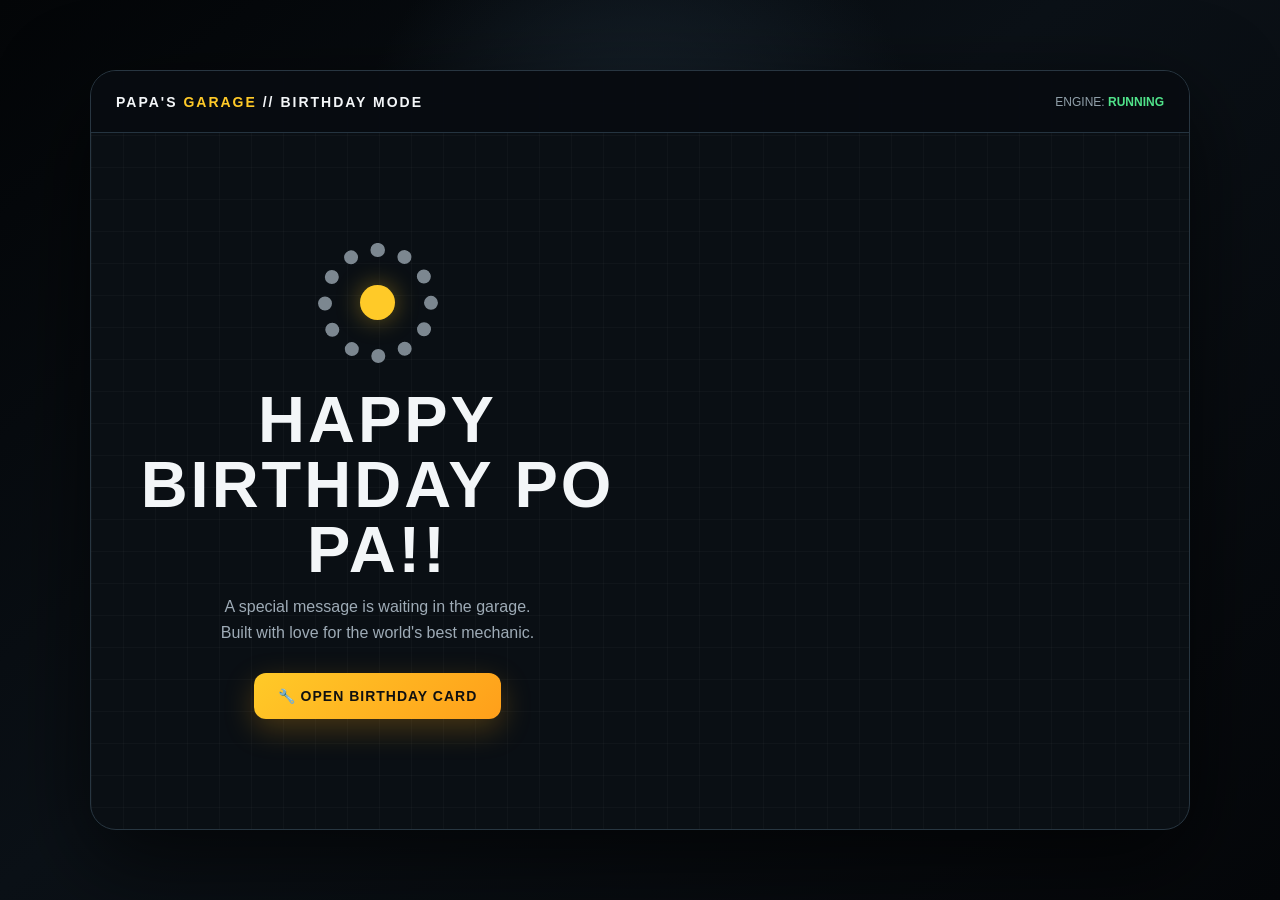
==== commit b79bef20: "Update index.html" ====
--- a/index.html
+++ b/index.html
@@ -18,10 +18,7 @@
 
     <main class="garage">
 
-        <!-- =====================================
-             TOP BAR
-        ====================================== -->
-
+        <!-- TOP BAR -->
         <header class="topbar">
 
             <div class="brand">
@@ -29,32 +26,23 @@
             </div>
 
             <div class="status">
-                ENGINE:
-                <b>RUNNING</b>
+                ENGINE: <b>RUNNING</b>
             </div>
 
         </header>
 
 
-        <!-- =====================================
-             MAIN SCREEN
-        ====================================== -->
-
+        <!-- MAIN SCREEN -->
         <section class="screen">
 
-            <!-- =================================
-                 INTRO SCREEN
-            ================================== -->
-
+            <!-- INTRO -->
             <div class="intro" id="intro">
 
                 <div class="gear">
                     <div class="gear-center"></div>
                 </div>
 
-                <h1>
-                    Birthday po pa!!
-                </h1>
+                <h1>Happy Birthday po pa!!</h1>
 
                 <p>
                     A special message is waiting in the garage.<br>
@@ -72,10 +60,7 @@
             </div>
 
 
-            <!-- =================================
-                 BIRTHDAY CARD
-            ================================== -->
-
+            <!-- CARD -->
             <div
                 class="card-wrap"
                 id="cardWrap"
@@ -88,17 +73,10 @@
                     <div class="garage-light"></div>
 
 
-                    <!-- =================================
-                         CARD CONTENT
-                    ================================== -->
-
                     <div class="card-content">
 
 
-                        <!-- =================================
-                             LEFT SIDE
-                        ================================== -->
-
+                        <!-- LEFT -->
                         <div class="left-side">
 
                             <div class="left-top">
@@ -110,7 +88,6 @@
 
 
                                 <!-- CAR -->
-
                                 <div class="car">
 
                                     <div class="car-body"></div>
@@ -133,7 +110,6 @@
 
 
                             <!-- TOOLS -->
-
                             <div class="tool-row">
 
                                 <div class="tool">🔧</div>
@@ -147,10 +123,7 @@
                         </div>
 
 
-                        <!-- =================================
-                             RIGHT SIDE / MESSAGE
-                        ================================== -->
-
+                        <!-- RIGHT / MESSAGE -->
                         <div class="right-side">
 
                             <div class="message-scroll">
@@ -177,10 +150,6 @@
                                         👨‍🔧 MY FAVORITE MECHANIC
                                     </div>
 
-
-                                    <!-- =================================
-                                         PERSONAL MESSAGE
-                                    ================================== -->
 
                                     <p class="message">
 
@@ -260,10 +229,7 @@
                     </div>
 
 
-                    <!-- =================================
-                         FOOTER
-                    ================================== -->
-
+                    <!-- FOOTER -->
                     <div class="footer-note">
                         BDAY MESSAGE: COMPLETE
                         •
@@ -271,10 +237,7 @@
                     </div>
 
 
-                    <!-- =================================
-                         BUTTONS
-                    ================================== -->
-
+                    <!-- BUTTONS -->
                     <div class="controls">
 
                         <button
@@ -302,10 +265,7 @@
         </section>
 
 
-        <!-- =====================================
-             CONFETTI
-        ====================================== -->
-
+        <!-- CONFETTI -->
         <div
             class="confetti"
             id="confetti"
@@ -317,4 +277,5 @@
     <script src="greet.js"></script>
 
 </body>
+
 </html>
--- a/greet.css
+++ b/greet.css
@@ -1,33 +1,15 @@
-/* =========================================
+/* =========================================================
    PAPA'S GARAGE
-   FULL RESPONSIVE CSS
-
-   PC
-   LAPTOP
-   TABLET
-   MOBILE
-   SMALL PHONE
-   LANDSCAPE PHONE
-========================================= */
-
-
-/* =========================================
-   RESET
-========================================= */
-
-* {
-    box-sizing: border-box;
-    margin: 0;
-    padding: 0;
-}
-
-
-/* =========================================
+   HAPPY BIRTHDAY CARD
+   FULL RESPONSIVE VERSION
+========================================================= */
+
+
+/* =========================================================
    VARIABLES
-========================================= */
+========================================================= */
 
 :root {
-
     --yellow: #ffca28;
     --blue: #56b5ff;
     --green: #50e38a;
@@ -35,64 +17,52 @@
     --text: #f3f6f8;
     --muted: #9eabb6;
 
-}
-
-
-/* =========================================
-   HTML
-========================================= */
+    --page-bg: #05080c;
+    --card-bg: #0f171f;
+}
+
+
+/* =========================================================
+   RESET
+========================================================= */
+
+*,
+*::before,
+*::after {
+    box-sizing: border-box;
+}
+
 
 html {
-
     width: 100%;
-
-    min-height: 100%;
-
+    min-width: 0;
+    height: 100%;
     overflow-x: hidden;
-
-}
-
-
-/* =========================================
-   BODY
-========================================= */
+}
+
 
 body {
-
     width: 100%;
-
+    min-width: 0;
     min-height: 100vh;
-
     min-height: 100dvh;
+
+    margin: 0;
+    padding: 16px;
+
+    color: var(--text);
 
     font-family:
         "Segoe UI",
         Arial,
         sans-serif;
 
-    color:
-        var(--text);
-
-    display: flex;
-
-    align-items: center;
-
-    justify-content: center;
-
-    overflow-x: hidden;
-
-    overflow-y: auto;
-
-    padding: 16px;
-
     background:
-
         radial-gradient(
             circle at 50% 20%,
-            #1a2732 0,
+            #1a2732 0%,
             transparent 30%
         ),
-
         linear-gradient(
             140deg,
             #030507,
@@ -100,243 +70,183 @@
             #05070a
         );
 
-}
-
-
-/* =========================================
-   MAIN GARAGE
-========================================= */
+    display: flex;
+    align-items: center;
+    justify-content: center;
+
+    overflow-x: hidden;
+}
+
+
+/* =========================================================
+   GARAGE
+========================================================= */
 
 .garage {
-
     position: relative;
 
-    width:
-        min(
-            1100px,
-            100%
-        );
-
-    height:
-        min(
-            760px,
-            calc(100dvh - 32px)
-        );
+    width: 100%;
+    max-width: 1100px;
+
+    height: min(
+        760px,
+        calc(100dvh - 32px)
+    );
+
+    min-height: 0;
+
+    overflow: hidden;
 
     border:
-        1px solid
+        1px
+        solid
         #283641;
 
-    border-radius:
-        26px;
-
-    overflow:
-        hidden;
+    border-radius: 26px;
 
     background:
-
         linear-gradient(
             rgba(255,255,255,.025) 1px,
             transparent 1px
         ),
-
         linear-gradient(
             90deg,
             rgba(255,255,255,.025) 1px,
             transparent 1px
         ),
-
         #0a0f14;
 
-    background-size:
-        32px
-        32px;
+    background-size: 32px 32px;
 
     box-shadow:
-
         0 30px 90px
-        rgba(
-            0,
-            0,
-            0,
-            .65
-        );
-
-}
-
-
-/* =========================================
+        rgba(0,0,0,.65);
+}
+
+
+/* =========================================================
    TOP BAR
-========================================= */
+========================================================= */
 
 .topbar {
-
     position: absolute;
 
     top: 0;
     left: 0;
-    right: 0;
-
-    height:
-        62px;
+
+    width: 100%;
+    height: 62px;
+
+    padding: 0 25px;
 
     display: flex;
-
     align-items: center;
-
-    justify-content:
-        space-between;
-
-    gap: 16px;
-
-    padding:
-        0
-        25px;
+    justify-content: space-between;
+
+    gap: 15px;
 
     background:
-        rgba(
-            7,
-            11,
-            16,
-            .92
-        );
+        rgba(7,11,16,.94);
 
     border-bottom:
-        1px solid
+        1px
+        solid
         #253440;
 
     z-index: 20;
-
 }
 
 
 .brand {
-
     min-width: 0;
 
-    font-size:
-        14px;
-
-    font-weight:
-        800;
-
-    letter-spacing:
-        2px;
-
-    white-space:
-        nowrap;
-
-    overflow:
-        hidden;
-
-    text-overflow:
-        ellipsis;
-
+    font-size: 14px;
+    font-weight: 800;
+
+    letter-spacing: 2px;
+
+    white-space: nowrap;
+
+    overflow: hidden;
+    text-overflow: ellipsis;
 }
 
 
 .brand span {
-
-    color:
-        var(--yellow);
-
+    color: var(--yellow);
 }
 
 
 .status {
-
-    flex:
-        0 0 auto;
-
-    font-size:
-        12px;
-
-    color:
-        #91a0aa;
-
-    white-space:
-        nowrap;
-
+    flex: 0 0 auto;
+
+    font-size: 12px;
+
+    color: #91a0aa;
+
+    white-space: nowrap;
 }
 
 
 .status b {
-
-    color:
-        var(--green);
-
-}
-
-
-/* =========================================
+    color: var(--green);
+}
+
+
+/* =========================================================
    SCREEN
-========================================= */
+========================================================= */
 
 .screen {
-
     position: absolute;
 
-    top:
-        62px;
-
-    right: 0;
-    bottom: 0;
+    top: 62px;
     left: 0;
 
+    width: 100%;
+    height: calc(100% - 62px);
+
+    padding: 24px;
+
     display: flex;
-
-    align-items:
-        center;
-
-    justify-content:
-        center;
-
-    padding:
-        25px;
-
-}
-
-
-/* =========================================
+    align-items: center;
+    justify-content: center;
+
+    overflow: hidden;
+}
+
+
+/* =========================================================
    INTRO
-========================================= */
+========================================================= */
 
 .intro {
-
-    width:
-        min(
-            650px,
-            100%
-        );
-
-    text-align:
-        center;
+    width: 100%;
+    max-width: 650px;
+
+    margin: 0 auto;
+
+    text-align: center;
 
     transition:
-        .7s ease;
-
+        opacity .7s ease,
+        transform .7s ease;
 }
 
 
 .intro.hide {
-
-    opacity:
-        0;
+    opacity: 0;
 
     transform:
-        scale(.92)
-        translateY(-20px);
-
-    pointer-events:
-        none;
-
+        translateY(-20px)
+        scale(.92);
+
+    pointer-events: none;
 }
 
 
 .intro h1 {
-
-    margin-bottom:
-        12px;
+    margin: 0 0 12px;
 
     font-size:
         clamp(
@@ -345,33 +255,21 @@
             65px
         );
 
-    line-height:
-        1;
-
-    letter-spacing:
-        3px;
-
-    text-transform:
-        uppercase;
-
+    line-height: 1;
+
+    letter-spacing: 3px;
+
+    text-transform: uppercase;
 }
 
 
 .intro p {
-
-    width:
-        min(
-            560px,
-            100%
-        );
-
-    margin:
-        0
-        auto
-        28px;
-
-    color:
-        var(--muted);
+    width: 100%;
+    max-width: 560px;
+
+    margin: 0 auto 28px;
+
+    color: var(--muted);
 
     font-size:
         clamp(
@@ -380,18 +278,15 @@
             16px
         );
 
-    line-height:
-        1.6;
-
-}
-
-
-/* =========================================
+    line-height: 1.6;
+}
+
+
+/* =========================================================
    GEAR
-========================================= */
+========================================================= */
 
 .gear {
-
     width:
         clamp(
             80px,
@@ -412,36 +307,25 @@
         24px;
 
     border:
-        clamp(
-            9px,
-            1.4vw,
-            14px
-        )
+        clamp(9px,1.4vw,14px)
         dotted
         #7c8790;
 
-    border-radius:
-        50%;
+    border-radius: 50%;
 
     display: flex;
-
-    align-items:
-        center;
-
-    justify-content:
-        center;
+    align-items: center;
+    justify-content: center;
 
     animation:
         spin
         9s
         linear
         infinite;
-
 }
 
 
 .gear-center {
-
     width:
         clamp(
             24px,
@@ -456,238 +340,172 @@
             35px
         );
 
-    border-radius:
-        50%;
+    border-radius: 50%;
+
+    background: var(--yellow);
+
+    box-shadow:
+        0 0 25px
+        rgba(255,202,40,.4);
+}
+
+
+/* =========================================================
+   START BUTTON
+========================================================= */
+
+.start-btn {
+    display: inline-flex;
+
+    align-items: center;
+    justify-content: center;
+
+    width: auto;
+    max-width: 100%;
+
+    min-height: 46px;
+
+    padding: 14px 24px;
+
+    border: 0;
+    border-radius: 12px;
+
+    color: #101010;
 
     background:
-        var(--yellow);
-
-    box-shadow:
-
-        0 0 25px
-        rgba(
-            255,
-            202,
-            40,
-            .4
-        );
-
-}
-
-
-/* =========================================
-   START BUTTON
-========================================= */
-
-.start-btn {
-
-    border: none;
-
-    padding:
-        14px
-        24px;
-
-    min-height:
-        46px;
-
-    border-radius:
-        12px;
-
-    color:
-        #101010;
-
-    background:
-
         linear-gradient(
             135deg,
             #ffca28,
             #ff9f1a
         );
 
-    font-size:
-        14px;
-
-    font-weight:
-        900;
-
-    letter-spacing:
-        1px;
-
-    cursor:
-        pointer;
+    font-size: 14px;
+    font-weight: 900;
+
+    letter-spacing: 1px;
+
+    cursor: pointer;
 
     box-shadow:
-
         0 10px 30px
-        rgba(
-            255,
-            170,
-            20,
-            .25
-        );
+        rgba(255,170,20,.25);
 
     transition:
-        .25s ease;
-
-    touch-action:
-        manipulation;
-
+        transform .25s ease;
+
+    touch-action: manipulation;
 }
 
 
 .start-btn:hover {
-
     transform:
         translateY(-3px)
         scale(1.03);
-
 }
 
 
 .start-btn:active {
-
-    transform:
-        scale(.98);
-
-}
-
-
-/* =========================================
+    transform: scale(.98);
+}
+
+
+/* =========================================================
    CARD WRAPPER
-========================================= */
+========================================================= */
 
 .card-wrap {
-
     position: relative;
 
-    width:
-        min(
-            1000px,
-            100%
-        );
-
-    height:
-        min(
-            650px,
-            100%
-        );
-
-    min-height:
-        0;
-
-    opacity:
-        0;
+    width: 100%;
+    max-width: 1000px;
+
+    height: min(650px, 100%);
+
+    min-width: 0;
+    min-height: 0;
+
+    margin: 0 auto;
+
+    opacity: 0;
 
     transform:
         translateY(40px)
         scale(.96);
 
-    pointer-events:
-        none;
+    pointer-events: none;
 
     transition:
-        1s
-        cubic-bezier(
-            .2,
-            .8,
-            .2,
-            1
-        );
-
+        opacity 1s ease,
+        transform 1s cubic-bezier(.2,.8,.2,1);
 }
 
 
 .card-wrap.show {
-
-    opacity:
-        1;
+    opacity: 1;
 
     transform:
         translateY(0)
         scale(1);
 
-    pointer-events:
-        auto;
-
-}
-
-
-/* =========================================
+    pointer-events: auto;
+}
+
+
+/* =========================================================
    CARD
-========================================= */
+========================================================= */
 
 .card {
-
-    position: absolute;
-
-    inset: 0;
-
-    overflow:
-        hidden;
+    position: relative;
+
+    width: 100%;
+    height: 100%;
+
+    min-width: 0;
+    min-height: 0;
+
+    overflow: hidden;
 
     border:
         1px
         solid
         #3a4853;
 
-    border-radius:
-        22px;
+    border-radius: 22px;
 
     background:
-
         linear-gradient(
             180deg,
-            rgba(
-                255,
-                255,
-                255,
-                .04
-            ),
-
-            rgba(
-                255,
-                255,
-                255,
-                .01
-            )
+            rgba(255,255,255,.04),
+            rgba(255,255,255,.01)
         ),
-
-        #0f171f;
+        var(--card-bg);
 
     box-shadow:
-
         0 35px 70px
-        rgba(
-            0,
-            0,
-            0,
-            .6
-        );
-
-}
-
-
-/* =========================================
+        rgba(0,0,0,.6);
+}
+
+
+/* =========================================================
    BLUEPRINT
-========================================= */
+========================================================= */
 
 .blueprint {
-
     position: absolute;
 
     inset: 0;
 
-    opacity:
-        .08;
+    opacity: .08;
+
+    pointer-events: none;
 
     background:
-
         linear-gradient(
             transparent 49%,
             #9ec1d5 50%,
             transparent 51%
         ),
-
         linear-gradient(
             90deg,
             transparent 49%,
@@ -695,26 +513,24 @@
             transparent 51%
         );
 
-    background-size:
-        38px
-        38px;
-
-}
-
-
-/* =========================================
-   GARAGE LIGHT
-========================================= */
+    background-size: 38px 38px;
+}
+
+
+/* =========================================================
+   LIGHT
+========================================================= */
 
 .garage-light {
-
-    position: relative;
-
-    height:
-        9px;
+    position: absolute;
+
+    top: 0;
+    left: 0;
+
+    width: 100%;
+    height: 8px;
 
     background:
-
         linear-gradient(
             90deg,
             transparent,
@@ -723,208 +539,155 @@
         );
 
     box-shadow:
-
         0 0 30px
-        rgba(
-            255,
-            202,
-            40,
-            .35
-        );
-
-}
-
-
-/* =========================================
+        rgba(255,202,40,.35);
+
+    z-index: 5;
+}
+
+
+/* =========================================================
    CARD CONTENT - DESKTOP
-========================================= */
+========================================================= */
 
 .card-content {
-
     position: absolute;
 
-    top:
-        9px;
-
-    right: 0;
-    bottom: 0;
+    top: 8px;
     left: 0;
 
+    width: 100%;
+    height: calc(100% - 8px);
+
+    min-width: 0;
+    min-height: 0;
+
+    padding:
+        30px
+        30px
+        82px;
+
     display: grid;
 
     grid-template-columns:
-
-        minmax(
-            280px,
-            38%
-        )
-
-        minmax(
-            0,
-            62%
-        );
-
-    gap:
-        30px;
-
-    padding:
-        34px
-        34px
-        88px;
-
-    min-height:
-        0;
-
-}
-
-
-/* =========================================
-   LEFT SIDE
-========================================= */
+        minmax(250px, 38%)
+        minmax(0, 62%);
+
+    gap: 28px;
+}
+
+
+/* =========================================================
+   LEFT
+========================================================= */
 
 .left-side {
-
-    min-width:
-        0;
-
-    min-height:
-        0;
+    min-width: 0;
+    min-height: 0;
 
     display: flex;
-
-    flex-direction:
-        column;
-
-    justify-content:
-        space-between;
+    flex-direction: column;
+    justify-content: space-between;
 
     border-right:
         1px
         solid
         #2f3d48;
 
-    padding-right:
-        30px;
-
-}
-
-
-/* =========================================
+    padding-right: 28px;
+}
+
+
+.left-top {
+    width: 100%;
+
+    text-align: center;
+}
+
+
+/* =========================================================
    BADGE
-========================================= */
+========================================================= */
 
 .badge {
-
-    display:
-        inline-flex;
-
-    align-items:
-        center;
-
-    gap:
-        8px;
+    display: inline-flex;
+
+    align-items: center;
+    justify-content: center;
+
+    gap: 8px;
+
+    max-width: 100%;
 
     padding:
         8px
         14px;
 
-    max-width:
-        100%;
-
-    border-radius:
-        999px;
-
-    font-size:
-        11px;
-
-    font-weight:
-        800;
-
-    letter-spacing:
-        1.5px;
-
-    background:
-        #17222c;
+    border-radius: 999px;
+
+    background: #17222c;
 
     border:
         1px
         solid
         #34434f;
 
-    color:
-        #bdc7ce;
-
-    white-space:
-        nowrap;
-
+    color: #bdc7ce;
+
+    font-size: 11px;
+    font-weight: 800;
+
+    letter-spacing: 1.5px;
+
+    white-space: nowrap;
 }
 
 
 .badge i {
-
-    width:
-        8px;
-
-    height:
-        8px;
-
-    flex:
-        0 0 8px;
-
-    border-radius:
-        50%;
-
-    background:
-        var(--green);
+    width: 8px;
+    height: 8px;
+
+    flex: 0 0 8px;
+
+    border-radius: 50%;
+
+    background: var(--green);
 
     box-shadow:
-
         0 0 10px
         var(--green);
-
-}
-
-
-/* =========================================
+}
+
+
+/* =========================================================
    CAR
-========================================= */
+========================================================= */
 
 .car {
-
-    position:
-        relative;
-
-    width:
-        100%;
-
-    height:
-        200px;
-
-    margin-top:
-        45px;
-
+    position: relative;
+
+    width: 100%;
+    max-width: 360px;
+
+    height: 180px;
+
+    margin:
+        30px
+        auto
+        0;
 }
 
 
 .car-body {
-
-    position:
-        absolute;
-
-    left:
-        6%;
-
-    right:
-        6%;
-
-    bottom:
-        40px;
-
-    height:
-        80px;
+    position: absolute;
+
+    left: 6%;
+    right: 6%;
+    bottom: 35px;
+
+    height: 72px;
 
     background:
-
         linear-gradient(
             180deg,
             #56636d,
@@ -937,42 +700,30 @@
         #81909b;
 
     border-radius:
-
         50px
         60px
         20px
         20px;
 
-    transform:
-        skewX(-7deg);
-
+    transform: skewX(-7deg);
 }
 
 
 .car-window {
-
-    position:
-        absolute;
-
-    width:
-        42%;
-
-    height:
-        45px;
-
-    left:
-        29%;
-
-    top:
-        38px;
+    position: absolute;
+
+    width: 42%;
+    height: 43px;
+
+    left: 29%;
+    top: 35px;
 
     border:
         2px
         solid
         #81909b;
 
-    border-bottom:
-        none;
+    border-bottom: none;
 
     border-radius:
         30px
@@ -981,300 +732,218 @@
         0;
 
     background:
-
         linear-gradient(
             135deg,
             #22303a,
             #11171d
         );
 
-    transform:
-        skewX(-7deg);
-
+    transform: skewX(-7deg);
 }
 
 
 .headlight {
-
-    position:
-        absolute;
-
-    right:
-        6%;
-
-    bottom:
-        65px;
-
-    width:
-        20px;
-
-    height:
-        14px;
-
-    border-radius:
-        50%;
-
-    background:
-        #ffd54f;
+    position: absolute;
+
+    right: 6%;
+    bottom: 58px;
+
+    width: 18px;
+    height: 13px;
+
+    border-radius: 50%;
+
+    background: #ffd54f;
 
     box-shadow:
         0 0 20px
         #ffd54f;
-
 }
 
 
 .wheel {
-
-    position:
-        absolute;
-
-    bottom:
-        2px;
-
-    width:
-        62px;
-
-    height:
-        62px;
-
-    border-radius:
-        50%;
-
-    background:
-        #090c0f;
+    position: absolute;
+
+    bottom: 0;
+
+    width: 58px;
+    height: 58px;
 
     border:
-        8px
+        7px
         solid
         #323d45;
 
+    border-radius: 50%;
+
+    background: #090c0f;
 }
 
 
 .wheel span {
-
-    display:
-        block;
-
-    width:
-        17px;
-
-    height:
-        17px;
+    display: block;
+
+    width: 16px;
+    height: 16px;
 
     margin:
-        14px
+        13px
         auto;
 
-    border-radius:
-        50%;
-
-    background:
-        #636f77;
-
+    border-radius: 50%;
+
+    background: #636f77;
 }
 
 
 .wheel-left {
-
-    left:
-        12%;
-
+    left: 12%;
 }
 
 
 .wheel-right {
-
-    right:
-        12%;
-
-}
-
-
-/* =========================================
+    right: 12%;
+}
+
+
+/* =========================================================
    TOOLS
-========================================= */
+========================================================= */
 
 .tool-row {
-
-    display:
-        flex;
-
-    flex-wrap:
-        wrap;
-
-    gap:
-        10px;
-
+    display: flex;
+
+    justify-content: center;
+
+    flex-wrap: wrap;
+
+    gap: 9px;
 }
 
 
 .tool {
-
-    width:
-        45px;
-
-    height:
-        45px;
-
-    display:
-        flex;
-
-    align-items:
-        center;
-
-    justify-content:
-        center;
-
-    border-radius:
-        12px;
-
-    background:
-        #171f27;
+    width: 44px;
+    height: 44px;
+
+    display: flex;
+    align-items: center;
+    justify-content: center;
+
+    border-radius: 12px;
+
+    background: #171f27;
 
     border:
         1px
         solid
         #34434f;
 
-    font-size:
-        22px;
-
-}
-
-
-/* =========================================
-   RIGHT SIDE
-========================================= */
+    font-size: 21px;
+}
+
+
+/* =========================================================
+   RIGHT
+========================================================= */
 
 .right-side {
-
-    min-width:
-        0;
-
-    min-height:
-        0;
-
-    overflow:
-        hidden;
-
-}
-
-
-/* =========================================
+    min-width: 0;
+    min-height: 0;
+
+    overflow: hidden;
+
+    display: flex;
+    flex-direction: column;
+}
+
+
+/* =========================================================
    MESSAGE SCROLL
-========================================= */
+========================================================= */
 
 .message-scroll {
-
-    width:
-        100%;
-
-    height:
-        100%;
-
-    min-height:
-        0;
-
-    overflow-y:
-        auto;
-
-    overflow-x:
-        hidden;
+    width: 100%;
+    height: 100%;
+
+    min-width: 0;
+    min-height: 0;
+
+    overflow-x: hidden;
+    overflow-y: auto;
 
     padding:
-        5px
+        4px
+        12px
         15px
-        20px
-        0;
-
-    scrollbar-width:
-        thin;
+        2px;
+
+    scrollbar-width: thin;
 
     scrollbar-color:
         #56636d
         transparent;
 
-    -webkit-overflow-scrolling:
-        touch;
-
-}
-
-
-/* =========================================
+    -webkit-overflow-scrolling: touch;
+}
+
+
+.message-content {
+    width: 100%;
+    max-width: 680px;
+
+    min-width: 0;
+
+    margin: 0 auto;
+}
+
+
+/* =========================================================
    SCROLLBAR
-========================================= */
+========================================================= */
 
 .message-scroll::-webkit-scrollbar {
-
-    width:
-        7px;
-
+    width: 6px;
 }
 
 
 .message-scroll::-webkit-scrollbar-track {
-
-    background:
-        transparent;
-
+    background: transparent;
 }
 
 
 .message-scroll::-webkit-scrollbar-thumb {
-
-    background:
-        #53616c;
-
-    border-radius:
-        20px;
-
-}
-
-
-.message-scroll::-webkit-scrollbar-thumb:hover {
-
-    background:
-        #72818c;
-
-}
-
-
-/* =========================================
+    background: #53616c;
+
+    border-radius: 20px;
+}
+
+
+/* =========================================================
    EYEBROW
-========================================= */
+========================================================= */
 
 .eyebrow {
-
-    margin-bottom:
-        12px;
-
-    color:
-        var(--yellow);
-
-    font-size:
-        15px;
-
-    font-weight:
-        900;
-
-    letter-spacing:
-        2px;
-
-}
-
-
-/* =========================================
+    margin-bottom: 10px;
+
+    color: var(--yellow);
+
+    font-size: 14px;
+
+    font-weight: 900;
+
+    letter-spacing: 2px;
+}
+
+
+/* =========================================================
    TITLE
-   IMPORTANT:
-   DON'T USE overflow-wrap:anywhere
-========================================= */
+========================================================= */
 
 .title {
-
-    margin:
-        0;
+    width: 100%;
+    max-width: 100%;
+
+    margin: 0;
 
     font-size:
         clamp(
@@ -1283,215 +952,145 @@
             62px
         );
 
-    line-height:
-        .95;
-
-    letter-spacing:
-        2px;
-
-    text-transform:
-        uppercase;
-
-    word-break:
-        normal;
-
-    overflow-wrap:
-        normal;
-
+    line-height: .96;
+
+    letter-spacing: 2px;
+
+    text-transform: uppercase;
+
+    overflow-wrap: normal;
 }
 
 
 .title span {
-
-    display:
-        block;
-
-    color:
-        var(--blue);
-
-    white-space:
-        normal;
-
-    word-break:
-        normal;
-
-    overflow-wrap:
-        break-word;
-
-}
-
-
-/* =========================================
+    display: block;
+
+    color: var(--blue);
+
+    overflow-wrap: normal;
+}
+
+
+/* =========================================================
    DAD NAME
-========================================= */
+========================================================= */
 
 .dad-name {
-
     margin:
-        20px
+        18px
         0
-        22px;
+        20px;
 
     font-size:
         clamp(
-            17px,
+            16px,
             2vw,
-            23px
+            22px
         );
 
-    font-weight:
-        800;
-
-    line-height:
-        1.3;
-
-    word-break:
-        normal;
-
-    overflow-wrap:
-        break-word;
-
-}
-
-
-/* =========================================
+    font-weight: 800;
+
+    line-height: 1.3;
+
+    overflow-wrap: break-word;
+}
+
+
+/* =========================================================
    MESSAGE
-========================================= */
+========================================================= */
 
 .message {
-
-    max-width:
-        100%;
-
-    color:
-        #cbd4da;
+    width: 100%;
+    max-width: 650px;
+
+    margin: 0;
+
+    color: #cbd4da;
 
     font-size:
         clamp(
             15px,
-            1.65vw,
+            1.45vw,
             17px
         );
 
-    line-height:
-        1.8;
-
-    word-break:
-        normal;
-
-    overflow-wrap:
-        break-word;
-
-}
-
-
-/* =========================================
+    line-height: 1.75;
+
+    overflow-wrap: break-word;
+}
+
+
+/* =========================================================
    SIGNATURE
-========================================= */
+========================================================= */
 
 .signature {
-
-    margin-top:
-        28px;
-
-    padding-bottom:
-        25px;
-
-    color:
-        #8d9aa3;
-
-    font-size:
-        14px;
-
-    font-style:
-        italic;
-
-}
-
-
-/* =========================================
+    margin-top: 25px;
+
+    padding-bottom: 18px;
+
+    color: #8d9aa3;
+
+    font-size: 14px;
+
+    font-style: italic;
+}
+
+
+/* =========================================================
    FOOTER
-========================================= */
+========================================================= */
 
 .footer-note {
-
-    position:
-        absolute;
-
-    left:
-        34px;
-
-    bottom:
-        20px;
-
-    z-index:
-        20;
-
-    max-width:
-        48%;
-
-    color:
-        #64727c;
-
-    font-size:
-        10px;
-
-}
-
-
-/* =========================================
+    position: absolute;
+
+    left: 30px;
+    bottom: 18px;
+
+    color: #64727c;
+
+    font-size: 10px;
+
+    z-index: 20;
+}
+
+
+/* =========================================================
    CONTROLS
-========================================= */
+========================================================= */
 
 .controls {
-
-    position:
-        absolute;
-
-    right:
-        20px;
-
-    bottom:
-        14px;
-
-    z-index:
-        30;
-
-    display:
-        flex;
-
-    gap:
-        8px;
-
-    padding:
-        5px;
-
-    background:
-        rgba(
-            13,
-            20,
-            27,
-            .96
-        );
-
-    border-radius:
-        12px;
+    position: absolute;
+
+    right: 16px;
+    bottom: 12px;
+
+    display: flex;
+
+    gap: 7px;
+
+    padding: 5px;
 
     border:
         1px
         solid
         #253440;
 
+    border-radius: 12px;
+
+    background:
+        rgba(13,20,27,.97);
+
+    z-index: 30;
 }
 
 
 .small-btn {
-
-    min-height:
-        36px;
+    min-height: 35px;
 
     padding:
-        8px
+        7px
         12px;
 
     border:
@@ -1499,110 +1098,71 @@
         solid
         #394852;
 
-    border-radius:
-        9px;
-
-    background:
-        #0d141b;
-
-    color:
-        #cbd4da;
-
-    font-size:
-        12px;
-
-    cursor:
-        pointer;
-
-    touch-action:
-        manipulation;
-
-}
-
-
-.small-btn:hover {
-
-    border-color:
-        #637581;
-
+    border-radius: 9px;
+
+    background: #0d141b;
+
+    color: #cbd4da;
+
+    font-size: 12px;
+
+    cursor: pointer;
+
+    touch-action: manipulation;
 }
 
 
 .small-btn:active {
-
-    transform:
-        scale(.97);
-
-}
-
-
-/* =========================================
+    transform: scale(.97);
+}
+
+
+/* =========================================================
    CONFETTI
-========================================= */
+========================================================= */
 
 .confetti {
-
-    position:
-        absolute;
-
-    inset:
-        0;
-
-    pointer-events:
-        none;
-
-    overflow:
-        hidden;
-
-    z-index:
-        50;
-
+    position: absolute;
+
+    inset: 0;
+
+    overflow: hidden;
+
+    pointer-events: none;
+
+    z-index: 50;
 }
 
 
 .piece {
-
-    position:
-        absolute;
-
-    top:
-        -20px;
-
-    width:
-        8px;
-
-    height:
-        14px;
-
-    opacity:
-        0;
+    position: absolute;
+
+    top: -20px;
+
+    width: 8px;
+    height: 14px;
+
+    opacity: 0;
 
     animation:
         fall
         linear
         forwards;
-
-}
-
-
-/* =========================================
+}
+
+
+/* =========================================================
    ANIMATIONS
-========================================= */
+========================================================= */
 
 @keyframes spin {
 
     from {
-
-        transform:
-            rotate(0deg);
-
+        transform: rotate(0deg);
     }
 
     to {
-
-        transform:
-            rotate(360deg);
-
+        transform: rotate(360deg);
     }
 
 }
@@ -1611,127 +1171,105 @@
 @keyframes fall {
 
     0% {
-
-        opacity:
-            1;
+        opacity: 1;
 
         transform:
             translateY(-30px)
             rotate(0deg);
-
     }
 
     100% {
-
-        opacity:
-            0;
+        opacity: 0;
 
         transform:
             translateY(720px)
             rotate(660deg);
-
-    }
-
-}
-
-
-/* =========================================================
-   TABLET / HALF SCREEN LAPTOP
-   IMPORTANT FIX
-
-   At 1000px and below:
-   TWO COLUMNS -> ONE COLUMN
-
-   This gives the message enough width.
-========================================================= */
-
-@media (max-width: 1000px) {
+    }
+
+}
+
+
+/* =========================================================
+   TABLET
+========================================================= */
+
+@media (max-width: 900px) {
 
     body {
-
-        padding:
-            10px;
-
+        padding: 10px;
     }
 
 
     .garage {
-
-        width:
-            100%;
-
         height:
-            min(
-                760px,
-                calc(100dvh - 20px)
+            calc(
+                100dvh - 20px
             );
 
-        min-height:
-            540px;
-
+        border-radius: 20px;
     }
 
 
     .topbar {
-
-        height:
-            56px;
+        height: 56px;
 
         padding:
             0
             18px;
-
     }
 
 
     .screen {
-
-        top:
-            56px;
+        top: 56px;
+
+        height:
+            calc(
+                100% - 56px
+            );
+
+        padding: 16px;
+    }
+
+
+    /* SINGLE COLUMN */
+
+    .card-wrap {
+        width: 100%;
+        max-width: 700px;
+
+        height: calc(100% - 4px);
+    }
+
+
+    .card-content {
+        position: absolute;
+
+        top: 8px;
+        left: 0;
+
+        width: 100%;
+        height: calc(100% - 8px);
+
+        display: flex;
+        flex-direction: column;
+
+        gap: 16px;
 
         padding:
-            16px;
-
-    }
-
-
-    /* =====================================
-       ONE COLUMN CARD
-    ====================================== */
-
-    .card-content {
-
-        display:
-            flex;
-
-        flex-direction:
-            column;
-
-        gap:
-            18px;
-
-        padding:
-            22px
-            22px
-            82px;
-
-    }
-
-
-    /* =====================================
-       LEFT SIDE
-    ====================================== */
+            20px
+            20px
+            76px;
+    }
+
 
     .left-side {
-
-        flex:
-            0 0 auto;
-
-        min-height:
-            150px;
-
-        border-right:
-            none;
+        width: 100%;
+
+        flex: 0 0 auto;
+
+        min-height: 130px;
+
+        border-right: none;
 
         border-bottom:
             1px
@@ -1741,99 +1279,99 @@
         padding:
             0
             0
-            15px;
-
+            14px;
     }
 
 
     .car {
-
-        width:
-            min(
-                420px,
-                70%
-            );
-
-        height:
-            120px;
+        width: min(380px, 75%);
+
+        height: 105px;
 
         margin:
-            20px
+            16px
             auto
-            5px;
-
+            0;
+    }
+
+
+    .car-body {
+        bottom: 25px;
+
+        height: 52px;
+    }
+
+
+    .car-window {
+        top: 22px;
+
+        height: 31px;
+    }
+
+
+    .headlight {
+        bottom: 44px;
+
+        width: 15px;
+        height: 11px;
+    }
+
+
+    .wheel {
+        width: 45px;
+        height: 45px;
+
+        border-width: 6px;
+    }
+
+
+    .wheel span {
+        width: 13px;
+        height: 13px;
+
+        margin: 9px auto;
     }
 
 
     .tool-row {
-
-        justify-content:
-            center;
-
-    }
-
-
-    /* =====================================
-       RIGHT SIDE
-    ====================================== */
+        display: none;
+    }
+
 
     .right-side {
-
-        flex:
-            1 1 auto;
-
-        min-height:
-            0;
-
-        width:
-            100%;
-
-    }
-
-
-    .message-scroll {
-
-        padding:
-            0
-            12px
-            20px
-            0;
-
-    }
-
-
-    .title {
-
-        font-size:
-            clamp(
-                38px,
-                6vw,
-                58px
-            );
-
+        width: 100%;
+
+        flex: 1 1 auto;
+
+        min-height: 0;
+    }
+
+
+    .message-content {
+        max-width: 650px;
+
+        margin: 0 auto;
+    }
+
+
+    .eyebrow,
+    .title,
+    .dad-name {
+        text-align: center;
     }
 
 
     .message {
-
-        font-size:
-            clamp(
-                15px,
-                2vw,
-                17px
-            );
-
+        max-width: 640px;
+
+        margin: 0 auto;
+
+        font-size: 16px;
     }
 
 
     .footer-note {
-
-        left:
-            22px;
-
-        max-width:
-            45%;
-
+        display: none;
     }
 
 }
@@ -1843,100 +1381,121 @@
    PHONE
 ========================================================= */
 
-@media (max-width: 650px) {
-
+@media (max-width: 600px) {
+
+    html,
     body {
-
-        padding:
-            0;
-
-        align-items:
-            stretch;
-
+        width: 100%;
+        max-width: 100%;
+
+        overflow-x: hidden;
+    }
+
+
+    body {
+        padding: 0;
+
+        display: block;
     }
 
 
     .garage {
-
-        width:
-            100%;
-
-        height:
-            100dvh;
-
-        min-height:
-            0;
-
-        border-radius:
-            0;
-
-        border-left:
-            none;
-
-        border-right:
-            none;
-
+        width: 100%;
+        max-width: none;
+
+        height: 100dvh;
+
+        min-height: 0;
+
+        margin: 0;
+
+        border-radius: 0;
+
+        border-left: 0;
+        border-right: 0;
     }
 
 
     .topbar {
-
-        height:
-            50px;
+        width: 100%;
+        height: 48px;
 
         padding:
             0
             12px;
 
-        gap:
-            8px;
-
+        gap: 8px;
     }
 
 
     .brand {
-
-        font-size:
-            9px;
-
-        letter-spacing:
-            1px;
-
+        font-size: 9px;
+
+        letter-spacing: 1px;
+
+        max-width: 70%;
     }
 
 
     .status {
-
-        font-size:
-            8px;
-
+        font-size: 8px;
     }
 
 
     .screen {
-
-        top:
-            50px;
+        position: absolute;
+
+        top: 48px;
+        left: 0;
+
+        width: 100%;
+        height: calc(100% - 48px);
+
+        padding: 8px;
+
+        display: flex;
+
+        align-items: center;
+        justify-content: center;
+
+        overflow: hidden;
+    }
+
+
+    /* =====================================================
+       INTRO
+    ===================================================== */
+
+    .intro {
+        width: 100%;
+        max-width: 420px;
 
         padding:
-            8px;
-
-    }
-
-
-    /* =====================================
-       INTRO
-    ====================================== */
-
-    .intro {
-
-        padding:
-            8px;
-
+            0
+            4px;
+    }
+
+
+    .gear {
+        width: 76px;
+        height: 76px;
+
+        margin-bottom: 18px;
+
+        border-width: 9px;
+    }
+
+
+    .gear-center {
+        width: 23px;
+        height: 23px;
     }
 
 
     .intro h1 {
+        width: 100%;
+
+        margin-bottom: 10px;
 
         font-size:
             clamp(
@@ -1945,574 +1504,499 @@
                 42px
             );
 
-        letter-spacing:
-            1px;
-
+        line-height: 1.05;
+
+        letter-spacing: 1px;
+
+        white-space: normal;
     }
 
 
     .intro p {
-
-        font-size:
-            13px;
-
-        line-height:
-            1.5;
-
-        margin-bottom:
-            22px;
-
+        width: 100%;
+
+        margin-bottom: 22px;
+
+        font-size: 13px;
+
+        line-height: 1.5;
     }
 
 
     .start-btn {
-
-        width:
-            min(
-                100%,
-                310px
-            );
+        width: min(100%, 300px);
+
+        min-height: 46px;
 
         padding:
             12px
-            15px;
-
-        font-size:
-            12px;
-
-    }
-
-
-    /* =====================================
+            14px;
+
+        font-size: 11px;
+
+        white-space: normal;
+
+        text-align: center;
+    }
+
+
+    /* =====================================================
        CARD
-    ====================================== */
+    ===================================================== */
 
     .card-wrap {
-
-        width:
-            100%;
-
-        height:
-            100%;
-
+        position: relative;
+
+        width: 100%;
+        max-width: 520px;
+
+        height: 100%;
+
+        min-width: 0;
+        min-height: 0;
+
+        margin: 0 auto;
     }
 
 
     .card {
-
-        border-radius:
-            14px;
-
+        position: relative;
+
+        width: 100%;
+        height: 100%;
+
+        min-width: 0;
+
+        border-radius: 14px;
     }
 
 
     .card-content {
+        position: absolute;
+
+        top: 8px;
+        left: 0;
+
+        width: 100%;
+        height: calc(100% - 8px);
+
+        display: flex;
+        flex-direction: column;
+
+        gap: 10px;
 
         padding:
-            14px
-            13px
-            74px;
-
-        gap:
-            12px;
-
-    }
-
-
-    /* =====================================
-       LEFT SIDE
-    ====================================== */
+            12px
+            10px
+            66px;
+    }
+
+
+    /* =====================================================
+       LEFT / CAR
+    ===================================================== */
 
     .left-side {
-
-        min-height:
-            105px;
-
-        padding-bottom:
-            10px;
-
+        width: 100%;
+
+        min-width: 0;
+
+        min-height: 86px;
+
+        flex: 0 0 auto;
+
+        border-right: none;
+
+        border-bottom:
+            1px
+            solid
+            #2f3d48;
+
+        padding:
+            0
+            0
+            7px;
     }
 
 
     .badge {
+        max-width: calc(100% - 10px);
 
         padding:
+            6px
+            9px;
+
+        font-size: 8px;
+
+        letter-spacing: 1px;
+    }
+
+
+    .car {
+        width: min(240px, 68%);
+
+        height: 55px;
+
+        margin:
             7px
-            10px;
-
-        font-size:
-            9px;
-
-        letter-spacing:
-            1px;
-
-    }
-
-
-    .car {
-
-        width:
-            70%;
-
-        max-width:
-            300px;
-
-        height:
-            72px;
-
-        margin:
-            12px
             auto
             0;
-
     }
 
 
     .car-body {
-
-        bottom:
-            20px;
-
-        height:
-            40px;
-
+        left: 5%;
+        right: 5%;
+
+        bottom: 14px;
+
+        height: 30px;
     }
 
 
     .car-window {
-
-        top:
-            15px;
-
-        height:
-            23px;
-
+        width: 42%;
+
+        left: 29%;
+        top: 9px;
+
+        height: 17px;
     }
 
 
     .headlight {
-
-        right:
-            6%;
-
-        bottom:
-            34px;
-
-        width:
-            14px;
-
-        height:
-            10px;
-
+        right: 5%;
+
+        bottom: 24px;
+
+        width: 11px;
+        height: 7px;
     }
 
 
     .wheel {
-
-        width:
-            46px;
-
-        height:
-            46px;
-
-        border-width:
-            6px;
-
+        bottom: 0;
+
+        width: 34px;
+        height: 34px;
+
+        border-width: 5px;
     }
 
 
     .wheel span {
-
-        width:
-            13px;
-
-        height:
-            13px;
-
-        margin:
-            10px
-            auto;
-
-    }
-
-
-    /* =====================================
-       HIDE TOOLS ON PHONE
-    ====================================== */
+        width: 9px;
+        height: 9px;
+
+        margin: 7px auto;
+    }
+
 
     .tool-row {
-
-        display:
-            none;
-
-    }
-
-
-    /* =====================================
+        display: none;
+    }
+
+
+    /* =====================================================
        MESSAGE
-    ====================================== */
+    ===================================================== */
 
     .right-side {
-
-        flex:
-            1 1 auto;
-
+        width: 100%;
+
+        min-width: 0;
+        min-height: 0;
+
+        flex: 1 1 auto;
+
+        overflow: hidden;
     }
 
 
     .message-scroll {
+        width: 100%;
+
+        min-width: 0;
+        min-height: 0;
 
         padding:
-            0
-            7px
+            2px
+            5px
             12px
-            0;
-
+            2px;
+
+        overflow-x: hidden;
+        overflow-y: auto;
+    }
+
+
+    .message-content {
+        width: 100%;
+        max-width: 480px;
+
+        min-width: 0;
+
+        margin: 0 auto;
     }
 
 
     .eyebrow {
-
-        font-size:
-            11px;
-
-        margin-bottom:
-            8px;
-
-        letter-spacing:
-            1.5px;
-
-    }
-
-
-    /* =====================================
-       IMPORTANT TITLE FIX
-    ====================================== */
+        margin-bottom: 7px;
+
+        font-size: 10px;
+
+        letter-spacing: 1.5px;
+
+        text-align: center;
+    }
+
 
     .title {
-
-        font-size:
-            clamp(
-                30px,
-                10vw,
-                43px
-            );
-
-        line-height:
-            .98;
-
-        letter-spacing:
-            1px;
-
-        word-break:
-            normal;
-
-        overflow-wrap:
-            normal;
-
-    }
-
-
-    .title span {
-
-        overflow-wrap:
-            break-word;
-
-    }
-
-
-    .dad-name {
-
-        margin:
-            12px
-            0
-            14px;
-
-        font-size:
-            14px;
-
-        line-height:
-            1.3;
-
-    }
-
-
-    .message {
-
-        font-size:
-            14px;
-
-        line-height:
-            1.65;
-
-    }
-
-
-    .signature {
-
-        margin-top:
-            20px;
-
-        padding-bottom:
-            15px;
-
-        font-size:
-            11px;
-
-    }
-
-
-    .footer-note {
-
-        display:
-            none;
-
-    }
-
-
-    /* =====================================
-       BOTTOM BUTTONS
-    ====================================== */
-
-    .controls {
-
-        left:
-            9px;
-
-        right:
-            9px;
-
-        bottom:
-            9px;
-
-        justify-content:
-            flex-end;
-
-        gap:
-            6px;
-
-        padding:
-            4px;
-
-    }
-
-
-    .small-btn {
-
-        min-height:
-            34px;
-
-        padding:
-            7px
-            10px;
-
-        font-size:
-            10px;
-
-    }
-
-}
-
-
-/* =========================================================
-   VERY SMALL PHONE
-   320px - 390px
-========================================================= */
-
-@media (max-width: 390px) {
-
-    .topbar {
-
-        height:
-            46px;
-
-        padding:
-            0
-            9px;
-
-    }
-
-
-    .screen {
-
-        top:
-            46px;
-
-        padding:
-            6px;
-
-    }
-
-
-    .brand {
-
-        font-size:
-            8px;
-
-    }
-
-
-    .status {
-
-        font-size:
-            7px;
-
-    }
-
-
-    .card {
-
-        border-radius:
-            11px;
-
-    }
-
-
-    .card-content {
-
-        padding:
-            11px
-            10px
-            70px;
-
-        gap:
-            9px;
-
-    }
-
-
-    .left-side {
-
-        min-height:
-            88px;
-
-        padding-bottom:
-            8px;
-
-    }
-
-
-    .car {
-
-        height:
-            58px;
-
-        margin-top:
-            8px;
-
-    }
-
-
-    .car-body {
-
-        bottom:
-            16px;
-
-        height:
-            34px;
-
-    }
-
-
-    .car-window {
-
-        top:
-            11px;
-
-        height:
-            20px;
-
-    }
-
-
-    .headlight {
-
-        bottom:
-            27px;
-
-        width:
-            12px;
-
-        height:
-            8px;
-
-    }
-
-
-    .wheel {
-
-        width:
-            38px;
-
-        height:
-            38px;
-
-        border-width:
-            5px;
-
-    }
-
-
-    .wheel span {
-
-        width:
-            10px;
-
-        height:
-            10px;
-
-        margin:
-            9px
-            auto;
-
-    }
-
-
-    .title {
+        width: 100%;
 
         font-size:
             clamp(
                 27px,
                 9vw,
-                36px
+                40px
             );
 
+        line-height: .98;
+
+        letter-spacing: 1px;
+
+        text-align: center;
+    }
+
+
+    .title span {
+        width: 100%;
+
+        white-space: normal;
+
+        word-break: normal;
+
+        overflow-wrap: normal;
     }
 
 
     .dad-name {
-
-        font-size:
+        width: 100%;
+
+        margin:
+            10px
+            0
             12px;
 
-        margin:
-            9px
-            0
-            11px;
-
+        font-size: 12px;
+
+        line-height: 1.3;
+
+        text-align: center;
+
+        white-space: normal;
     }
 
 
     .message {
-
-        font-size:
-            12.5px;
-
-        line-height:
-            1.6;
-
+        width: 100%;
+        max-width: 100%;
+
+        margin: 0;
+
+        font-size: 14px;
+
+        line-height: 1.65;
+
+        text-align: left;
+
+        word-break: normal;
+
+        overflow-wrap: break-word;
+    }
+
+
+    .signature {
+        margin-top: 18px;
+
+        padding-bottom: 12px;
+
+        font-size: 11px;
+
+        text-align: center;
+    }
+
+
+    /* =====================================================
+       BUTTONS
+    ===================================================== */
+
+    .controls {
+        left: 50%;
+        right: auto;
+        bottom: 8px;
+
+        transform: translateX(-50%);
+
+        width: max-content;
+        max-width: calc(100% - 16px);
+
+        gap: 5px;
+
+        padding: 4px;
     }
 
 
     .small-btn {
+        min-height: 32px;
 
         padding:
             6px
+            9px;
+
+        font-size: 10px;
+    }
+
+
+    .footer-note {
+        display: none;
+    }
+
+}
+
+
+/* =========================================================
+   SMALL PHONE
+========================================================= */
+
+@media (max-width: 390px) {
+
+    .screen {
+        padding: 6px;
+    }
+
+
+    .card {
+        border-radius: 12px;
+    }
+
+
+    .card-content {
+        padding:
+            10px
+            9px
+            64px;
+
+        gap: 8px;
+    }
+
+
+    .left-side {
+        min-height: 78px;
+
+        padding-bottom: 6px;
+    }
+
+
+    .badge {
+        padding:
+            5px
             8px;
 
-        min-height:
-            32px;
-
+        font-size: 7.5px;
+    }
+
+
+    .car {
+        width: 63%;
+
+        height: 49px;
+
+        margin-top: 5px;
+    }
+
+
+    .car-body {
+        bottom: 12px;
+
+        height: 27px;
+    }
+
+
+    .car-window {
+        top: 8px;
+
+        height: 16px;
+    }
+
+
+    .headlight {
+        bottom: 22px;
+
+        width: 10px;
+        height: 6px;
+    }
+
+
+    .wheel {
+        width: 31px;
+        height: 31px;
+
+        border-width: 4px;
+    }
+
+
+    .wheel span {
+        width: 8px;
+        height: 8px;
+
+        margin: 7px auto;
+    }
+
+
+    .eyebrow {
+        font-size: 9px;
+    }
+
+
+    .title {
+        font-size:
+            clamp(
+                25px,
+                8.8vw,
+                34px
+            );
+    }
+
+
+    .dad-name {
+        font-size: 11px;
+
+        margin:
+            8px
+            0
+            10px;
+    }
+
+
+    .message {
+        font-size: 13px;
+
+        line-height: 1.6;
+    }
+
+
+    .signature {
+        font-size: 10px;
+    }
+
+
+    .small-btn {
+        padding:
+            5px
+            8px;
+
+        font-size: 9px;
     }
 
 }
@@ -2527,193 +2011,209 @@
 and (max-height: 520px) {
 
     body {
+        padding: 0;
+    }
+
+
+    .garage {
+        width: 100%;
+
+        height: 100dvh;
+
+        border-radius: 0;
+    }
+
+
+    .topbar {
+        height: 42px;
 
         padding:
-            0;
-
-    }
-
-
-    .garage {
+            0
+            12px;
+    }
+
+
+    .screen {
+        top: 42px;
 
         height:
-            100dvh;
-
-        min-height:
-            0;
-
-        border-radius:
-            0;
-
-    }
-
-
-    .topbar {
-
-        height:
-            44px;
-
-    }
-
-
-    .screen {
-
-        top:
-            44px;
+            calc(
+                100% - 42px
+            );
+
+        padding: 6px;
+    }
+
+
+    .card-wrap {
+        width: 100%;
+        max-width: 900px;
+
+        height: 100%;
+    }
+
+
+    .card-content {
+        position: absolute;
+
+        top: 8px;
+        left: 0;
+
+        width: 100%;
+        height: calc(100% - 8px);
+
+        display: grid;
+
+        grid-template-columns:
+            minmax(150px, 30%)
+            minmax(0, 70%);
+
+        gap: 12px;
 
         padding:
-            7px;
-
-    }
-
-
-    /*
-       LANDSCAPE:
-       Two compact columns
-    */
-
-    .card-content {
-
-        display:
-            grid;
-
-        grid-template-columns:
-            minmax(
-                170px,
-                31%
-            )
-
-            minmax(
-                0,
-                69%
-            );
-
-        gap:
-            14px;
-
-        padding:
+            10px
             12px
-            13px
-            60px;
-
+            56px;
     }
 
 
     .left-side {
-
-        min-height:
-            0;
+        min-height: 0;
 
         border-right:
             1px
             solid
             #2f3d48;
 
-        border-bottom:
-            none;
-
-        padding-right:
-            13px;
-
-        padding-bottom:
-            0;
-
+        border-bottom: none;
+
+        padding-right: 12px;
+    }
+
+
+    .badge {
+        font-size: 8px;
+
+        padding:
+            5px
+            8px;
     }
 
 
     .car {
-
-        width:
-            100%;
-
-        height:
-            90px;
-
-        margin-top:
-            12px;
-
+        width: 100%;
+
+        height: 80px;
+
+        margin-top: 10px;
+    }
+
+
+    .car-body {
+        bottom: 18px;
+
+        height: 37px;
+    }
+
+
+    .car-window {
+        top: 11px;
+
+        height: 22px;
+    }
+
+
+    .headlight {
+        bottom: 31px;
+
+        width: 11px;
+        height: 8px;
+    }
+
+
+    .wheel {
+        width: 40px;
+        height: 40px;
+
+        border-width: 5px;
+    }
+
+
+    .wheel span {
+        width: 10px;
+        height: 10px;
+
+        margin: 9px auto;
     }
 
 
     .tool-row {
-
-        display:
-            flex;
-
-        justify-content:
-            center;
-
-        gap:
-            4px;
-
+        display: flex;
+
+        gap: 4px;
     }
 
 
     .tool {
-
-        width:
-            31px;
-
-        height:
-            31px;
-
-        font-size:
-            14px;
-
-        border-radius:
-            8px;
-
+        width: 28px;
+        height: 28px;
+
+        border-radius: 7px;
+
+        font-size: 13px;
+    }
+
+
+    .eyebrow {
+        font-size: 9px;
+
+        margin-bottom: 5px;
     }
 
 
     .title {
-
         font-size:
             clamp(
-                25px,
+                22px,
                 5vw,
-                39px
+                35px
             );
-
     }
 
 
     .dad-name {
-
-        font-size:
-            12px;
-
         margin:
-            7px
+            6px
             0
-            9px;
-
+            7px;
+
+        font-size: 10px;
     }
 
 
     .message {
-
-        font-size:
-            12px;
-
-        line-height:
-            1.5;
-
+        font-size: 11px;
+
+        line-height: 1.45;
+    }
+
+
+    .signature {
+        margin-top: 10px;
+
+        font-size: 9px;
     }
 
 
     .footer-note {
-
-        display:
-            none;
-
-    }
-
-}
-
-
-/* =========================================================
-   ACCESSIBILITY
+        display: none;
+    }
+
+}
+
+
+/* =========================================================
+   REDUCED MOTION
 ========================================================= */
 
 @media (prefers-reduced-motion: reduce) {
@@ -2722,15 +2222,11 @@
     *::before,
     *::after {
 
-        animation-duration:
-            .01ms !important;
-
-        animation-iteration-count:
-            1 !important;
-
-        transition-duration:
-            .01ms !important;
-
-    }
-
-}
+        animation-duration: .01ms !important;
+
+        animation-iteration-count: 1 !important;
+
+        transition-duration: .01ms !important;
+    }
+
+}
